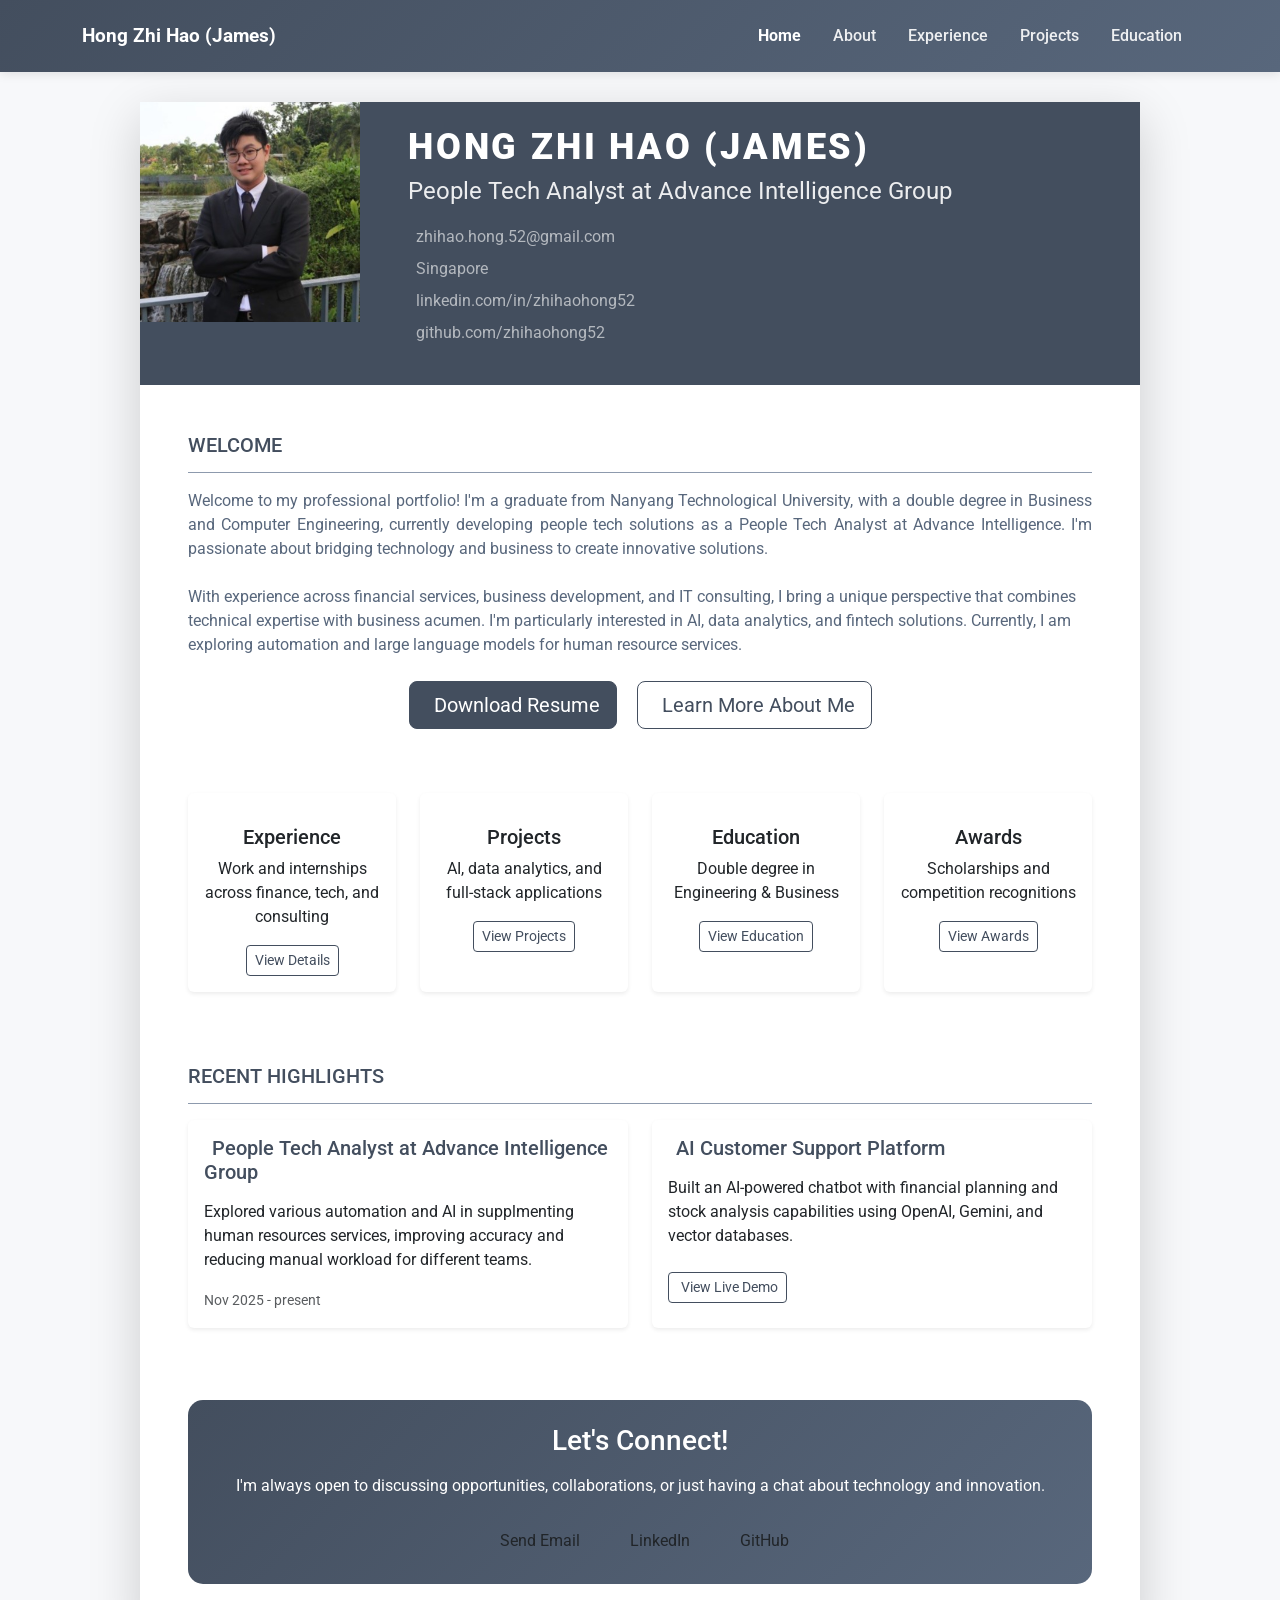
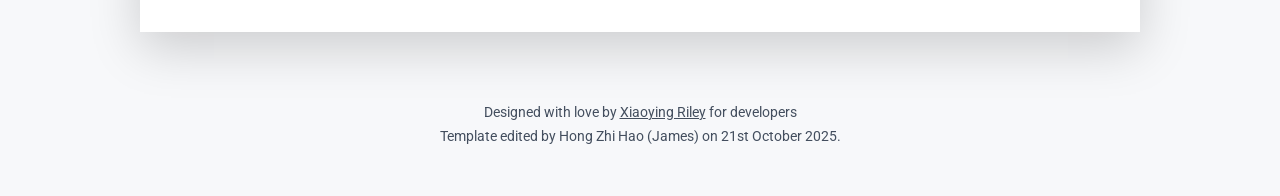
==== index.html @ f7443b6e "Fix social icons alignment: unify all 4 contact items in a single aligned list Moved LinkedIn and Gi" ====
<!DOCTYPE html>
<html lang="en">
<head>
    <title>Hong Zhi Hao (James) - Home</title>

    <!-- Meta -->
    <meta charset="utf-8">
    <meta http-equiv="X-UA-Compatible" content="IE=edge">
    <meta name="viewport" content="width=device-width, initial-scale=1.0">
    <meta name="description" content="Hong Zhi Hao (James) - Professional Portfolio">
    <meta name="author" content="Hong Zhi Hao (James)">
	<meta name="editor" content="Hong Zhi Hao (James)">
	<meta name="last-updated" content="2025-10-21">
    <link rel="shortcut icon" href="favicon.ico">

    <!-- Google Font -->
    <link href="https://fonts.googleapis.com/css?family=Roboto:300,400,500,700,900" rel="stylesheet">

    <!-- FontAwesome JS-->
	<script defer src="assets/fontawesome/js/all.min.js"></script>

    <!-- Theme CSS -->
    <link id="theme-style" rel="stylesheet" href="assets/css/pillar-1.css">

    <!-- Custom Navigation CSS -->
    <style>
        .navbar {
            background: linear-gradient(135deg, #434E5E 0%, #58677c 100%);
            padding: 1rem 0;
            box-shadow: 0 2px 10px rgba(0,0,0,0.1);
        }
        .navbar-brand {
            color: white !important;
            font-weight: 700;
            font-size: 1.2rem;
        }
        .navbar-nav .nav-link {
            color: rgba(255,255,255,0.9) !important;
            font-weight: 500;
            margin: 0 0.5rem;
            transition: all 0.3s ease;
        }
        .navbar-nav .nav-link:hover {
            color: white !important;
            transform: translateY(-1px);
        }
        .navbar-nav .nav-link.active {
            color: white !important;
            font-weight: 700;
        }
        .navbar-toggler {
            border: none;
            color: white;
        }
        .navbar-toggler:focus {
            box-shadow: none;
        }
    </style>

</head>

<body>

    <!-- Navigation -->
    <nav class="navbar navbar-expand-lg sticky-top">
        <div class="container">
            <a class="navbar-brand" href="index.html">Hong Zhi Hao (James)</a>
            <button class="navbar-toggler" type="button" data-bs-toggle="collapse" data-bs-target="#navbarNav" aria-controls="navbarNav" aria-expanded="false" aria-label="Toggle navigation">
                <i class="fas fa-bars"></i>
            </button>
            <div class="collapse navbar-collapse" id="navbarNav">
                <ul class="navbar-nav ms-auto">
                    <li class="nav-item">
                        <a class="nav-link active" href="index.html">Home</a>
                    </li>
                    <li class="nav-item">
                        <a class="nav-link" href="about.html">About</a>
                    </li>
                    <li class="nav-item">
                        <a class="nav-link" href="experience.html">Experience</a>
                    </li>
                    <li class="nav-item">
                        <a class="nav-link" href="projects.html">Projects</a>
                    </li>
                    <li class="nav-item">
                        <a class="nav-link" href="education.html">Education</a>
                    </li>
                </ul>
            </div>
        </div>
    </nav>

    <article class="resume-wrapper text-center position-relative">
	    <div class="resume-wrapper-inner mx-auto text-start bg-white shadow-lg">
		    <header class="resume-header pt-4 pt-md-0">
			    <div class="row">
				    <div class="col-block col-md-auto resume-picture-holder text-center text-md-start">
				        <img class="picture" src="assets/images/profile.jpeg" alt="">
				    </div><!--//col-->
				    <div class="col">
					    <div class="row p-4 justify-content-center justify-content-md-between">
						    <div class="primary-info col-auto">
							    <h1 class="name mt-0 mb-1 text-white text-uppercase">Hong Zhi Hao (James)</h1>
							    <div class="title mb-3">People Tech Analyst at Advance Intelligence Group</div>
							    <ul class="list-unstyled">
								    <li class="mb-2"><a class="text-link" href="mailto:zhihao.hong.52@gmail.com"><i class="far fa-envelope fa-fw me-2" data-fa-transform="grow-3"></i>zhihao.hong.52@gmail.com</a></li>
									<li class="mb-2"><a class="text-link" href="#"><i class="fas fa-map-marker-alt fa-fw me-2" data-fa-transform="grow-3"></i>Singapore</a></li>
									<li class="mb-2"><a class="text-link" href="https://www.linkedin.com/in/zhihaohong52" target="_blank"><i class="fab fa-linkedin-in fa-fw me-2" data-fa-transform="grow-3"></i>linkedin.com/in/zhihaohong52</a></li>
									<li class="mb-2"><a class="text-link" href="https://github.com/zhihaohong52" target="_blank"><i class="fab fa-github-alt fa-fw me-2" data-fa-transform="grow-3"></i>github.com/zhihaohong52</a></li>
							    </ul>
						    </div><!--//primary-info-->
					    </div><!--//row-->
				    </div><!--//col-->
			    </div><!--//row-->
		    </header>
		    <div class="resume-body p-5">
			    <section class="resume-section summary-section mb-5">
				    <h2 class="resume-section-title text-uppercase font-weight-bold pb-3 mb-3">Welcome</h2>
				    <div class="resume-section-content">
					    <p class="mb-4 justify-text">Welcome to my professional portfolio! I'm a graduate from Nanyang Technological University, with a double degree in Business and Computer Engineering, currently developing people tech solutions as a People Tech Analyst at Advance Intelligence. I'm passionate about bridging technology and business to create innovative solutions.</p>
					    <p class="mb-4">With experience across financial services, business development, and IT consulting, I bring a unique perspective that combines technical expertise with business acumen. I'm particularly interested in AI, data analytics, and fintech solutions. Currently, I am exploring automation and large language models for human resource services.</p>
					    <div class="text-center">
					        <a href="assets/files/resume.pdf" target="_blank" class="btn btn-primary btn-lg me-3 mb-3">
					            <i class="fas fa-download me-2"></i>Download Resume
					        </a>
					        <a href="about.html" class="btn btn-outline-primary btn-lg mb-3">
					            <i class="fas fa-user me-2"></i>Learn More About Me
					        </a>
					    </div>
					</div>
			    </section><!--//summary-section-->

			    <!-- Quick Overview Cards -->
			    <div class="row mb-5">
			        <div class="col-md-6 col-lg-3 mb-4">
			            <div class="card h-100 text-center border-0 shadow-sm">
			                <div class="card-body">
			                    <div class="mb-3">
			                        <i class="fas fa-briefcase fa-3x text-primary"></i>
			                    </div>
			                    <h5 class="card-title">Experience</h5>
			                    <p class="card-text">Work and internships across finance, tech, and consulting</p>
			                    <a href="experience.html" class="btn btn-outline-primary btn-sm">View Details</a>
			                </div>
			            </div>
			        </div>
			        <div class="col-md-6 col-lg-3 mb-4">
			            <div class="card h-100 text-center border-0 shadow-sm">
			                <div class="card-body">
			                    <div class="mb-3">
			                        <i class="fas fa-code fa-3x text-primary"></i>
			                    </div>
			                    <h5 class="card-title">Projects</h5>
			                    <p class="card-text">AI, data analytics, and full-stack applications</p>
			                    <a href="projects.html" class="btn btn-outline-primary btn-sm">View Projects</a>
			                </div>
			            </div>
			        </div>
			        <div class="col-md-6 col-lg-3 mb-4">
			            <div class="card h-100 text-center border-0 shadow-sm">
			                <div class="card-body">
			                    <div class="mb-3">
			                        <i class="fas fa-graduation-cap fa-3x text-primary"></i>
			                    </div>
			                    <h5 class="card-title">Education</h5>
			                    <p class="card-text">Double degree in Engineering & Business</p>
			                    <a href="education.html" class="btn btn-outline-primary btn-sm">View Education</a>
			                </div>
			            </div>
			        </div>
			        <div class="col-md-6 col-lg-3 mb-4">
			            <div class="card h-100 text-center border-0 shadow-sm">
			                <div class="card-body">
			                    <div class="mb-3">
			                        <i class="fas fa-trophy fa-3x text-primary"></i>
			                    </div>
			                    <h5 class="card-title">Awards</h5>
			                    <p class="card-text">Scholarships and competition recognitions</p>
			                    <a href="education.html#awards" class="btn btn-outline-primary btn-sm">View Awards</a>
			                </div>
			            </div>
			        </div>
			    </div>

			    <!-- Recent Highlights -->
			    <section class="resume-section mb-5">
			        <h2 class="resume-section-title text-uppercase font-weight-bold pb-3 mb-3">Recent Highlights</h2>
			        <div class="row">
			            <div class="col-lg-6 mb-4">
			                <div class="card border-0 shadow-sm h-100">
			                    <div class="card-body">
			                        <h5 class="card-title text-primary mb-3">
			                            <i class="fas fa-person me-2"></i>People Tech Analyst at Advance Intelligence Group
			                        </h5>
			                        <p class="card-text">Explored various automation and AI in supplmenting human resources services, improving accuracy and reducing manual workload for different teams.</p>
			                        <small class="text-muted">Nov 2025 - present</small>
			                    </div>
			                </div>
			            </div>
			            <div class="col-lg-6 mb-4">
			                <div class="card border-0 shadow-sm h-100">
			                    <div class="card-body">
			                        <h5 class="card-title text-primary mb-3">
			                            <i class="fas fa-robot me-2"></i>AI Customer Support Platform
			                        </h5>
			                        <p class="card-text">Built an AI-powered chatbot with financial planning and stock analysis capabilities using OpenAI, Gemini, and vector databases.</p>
			                        <a href="https://ai-customer-support-woad.vercel.app/" target="_blank" class="btn btn-sm btn-outline-primary mt-2">
			                            <i class="fas fa-external-link-alt me-1"></i>View Live Demo
			                        </a>
			                    </div>
			                </div>
			            </div>
			        </div>
			    </section>

			    <!-- Call to Action -->
			    <section class="resume-section">
			        <div class="text-center p-4" style="background: linear-gradient(135deg, #434E5E 0%, #58677c 100%); border-radius: 15px; color: white;">
			            <h3 class="mb-3">Let's Connect!</h3>
			            <p class="mb-4">I'm always open to discussing opportunities, collaborations, or just having a chat about technology and innovation.</p>
			            <div class="d-flex justify-content-center gap-3 flex-wrap">
			                <a href="mailto:zhihao.hong.52@gmail.com" class="btn btn-light">
			                    <i class="fas fa-envelope me-2"></i>Send Email
			                </a>
			                <a href="https://www.linkedin.com/in/zhihaohong52" target="_blank" class="btn btn-outline-light">
			                    <i class="fab fa-linkedin me-2"></i>LinkedIn
			                </a>
			                <a href="https://github.com/zhihaohong52" target="_blank" class="btn btn-outline-light">
			                    <i class="fab fa-github me-2"></i>GitHub
			                </a>
			            </div>
			        </div>
			    </section>
		    </div><!--//resume-body-->
	    </div>
    </article>

    <footer class="footer text-center pt-2 pb-5">
        <small class="copyright">Designed with <span class="sr-only">love</span><i class="fas fa-heart"></i> by <a href="http://themes.3rdwavemedia.com" target="_blank">Xiaoying Riley</a> for developers</small>
		<small>
			<br>Template edited by Hong Zhi Hao (James) on 21st October 2025.
		</small>
	</footer>

    <!-- Bootstrap JS -->
    <script src="https://cdn.jsdelivr.net/npm/bootstrap@5.3.0/dist/js/bootstrap.bundle.min.js"></script>

</body>
</html>
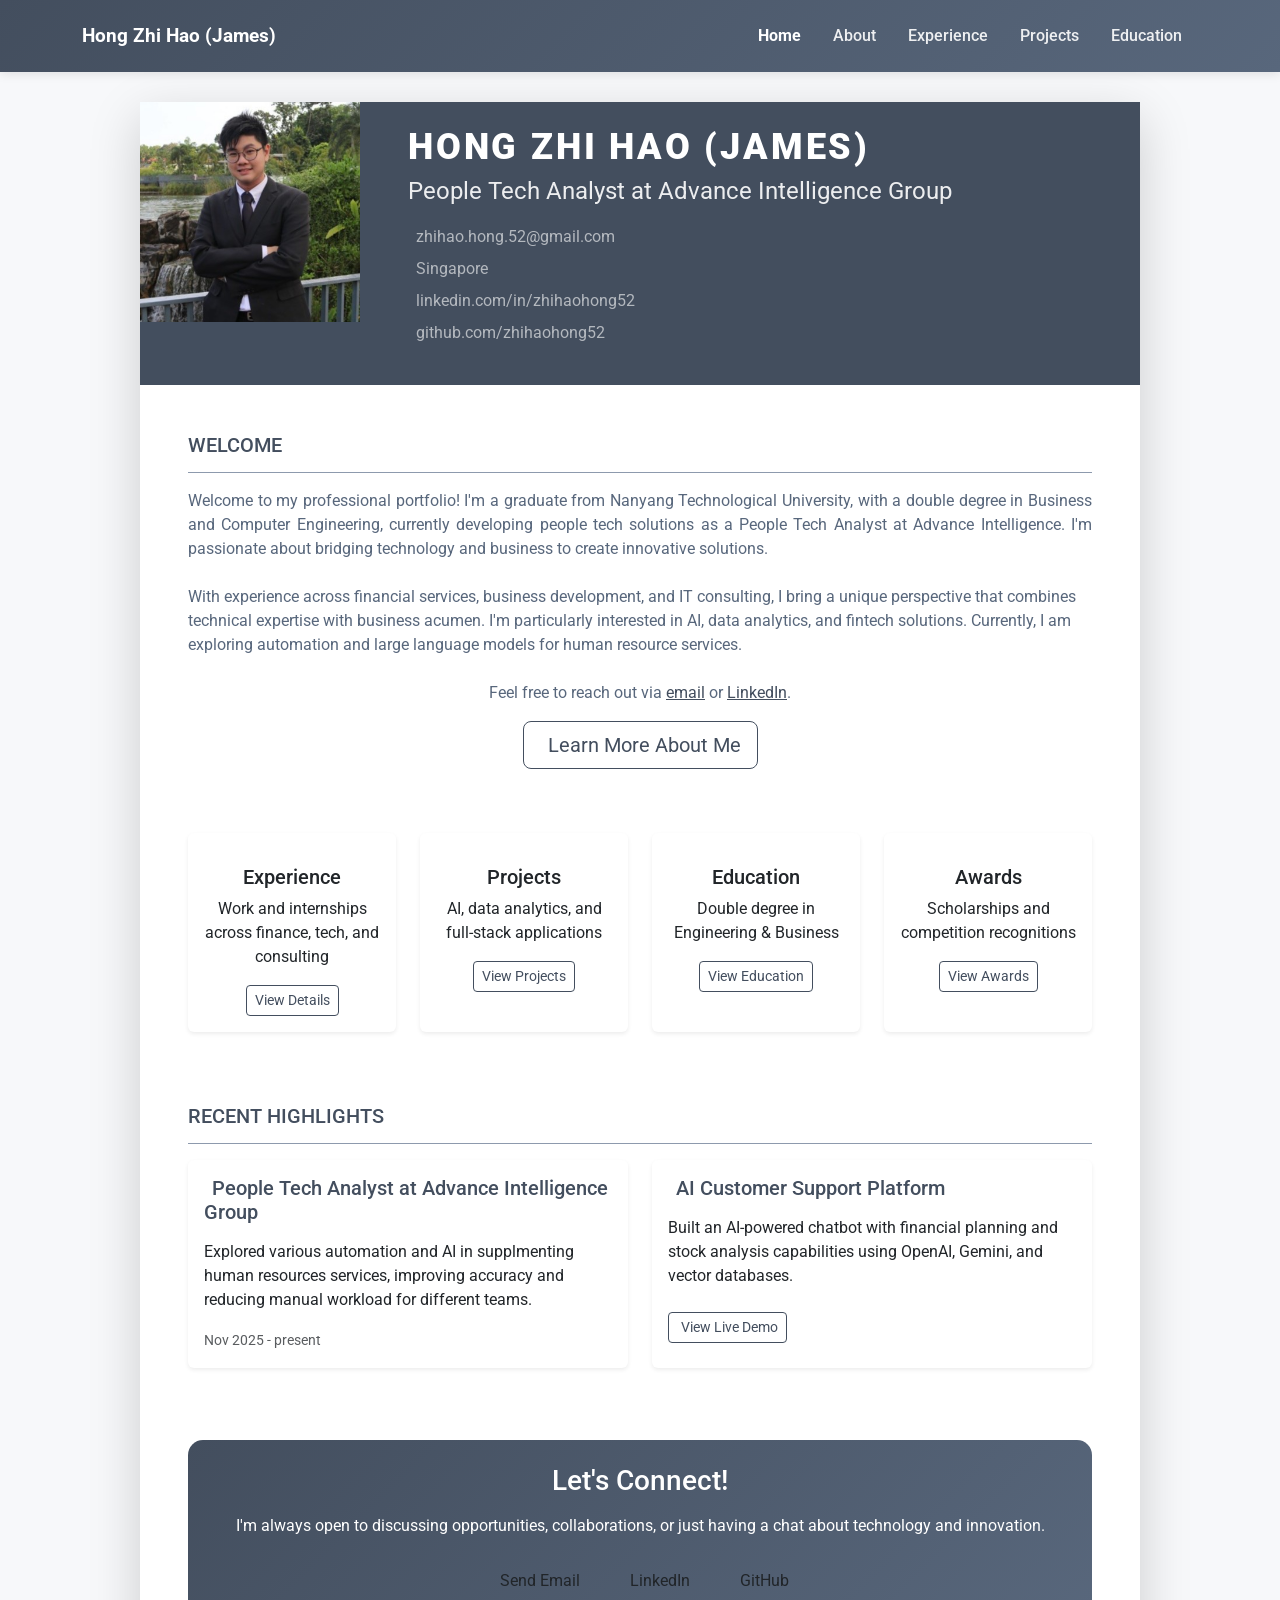
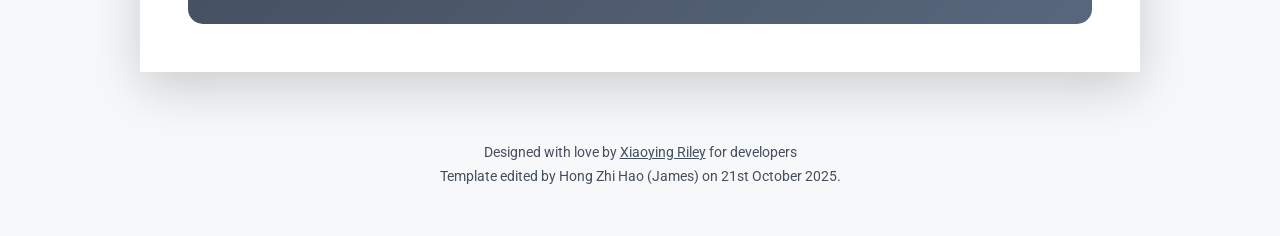
==== commit 63f50347: "Remove dynamic resume Co-Authored-By: Claude <claude@users.noreply.github.com>" ====
--- a/index.html
+++ b/index.html
@@ -120,9 +120,7 @@
 					    <p class="mb-4 justify-text">Welcome to my professional portfolio! I'm a graduate from Nanyang Technological University, with a double degree in Business and Computer Engineering, currently developing people tech solutions as a People Tech Analyst at Advance Intelligence. I'm passionate about bridging technology and business to create innovative solutions.</p>
 					    <p class="mb-4">With experience across financial services, business development, and IT consulting, I bring a unique perspective that combines technical expertise with business acumen. I'm particularly interested in AI, data analytics, and fintech solutions. Currently, I am exploring automation and large language models for human resource services.</p>
 					    <div class="text-center">
-					        <a href="assets/files/resume.pdf" target="_blank" class="btn btn-primary btn-lg me-3 mb-3">
-					            <i class="fas fa-download me-2"></i>Download Resume
-					        </a>
+					        <p class="mb-3">Feel free to reach out via <a href="mailto:zhihao.hong.52@gmail.com">email</a> or <a href="https://www.linkedin.com/in/zhihaohong52" target="_blank">LinkedIn</a>.</p>
 					        <a href="about.html" class="btn btn-outline-primary btn-lg mb-3">
 					            <i class="fas fa-user me-2"></i>Learn More About Me
 					        </a>
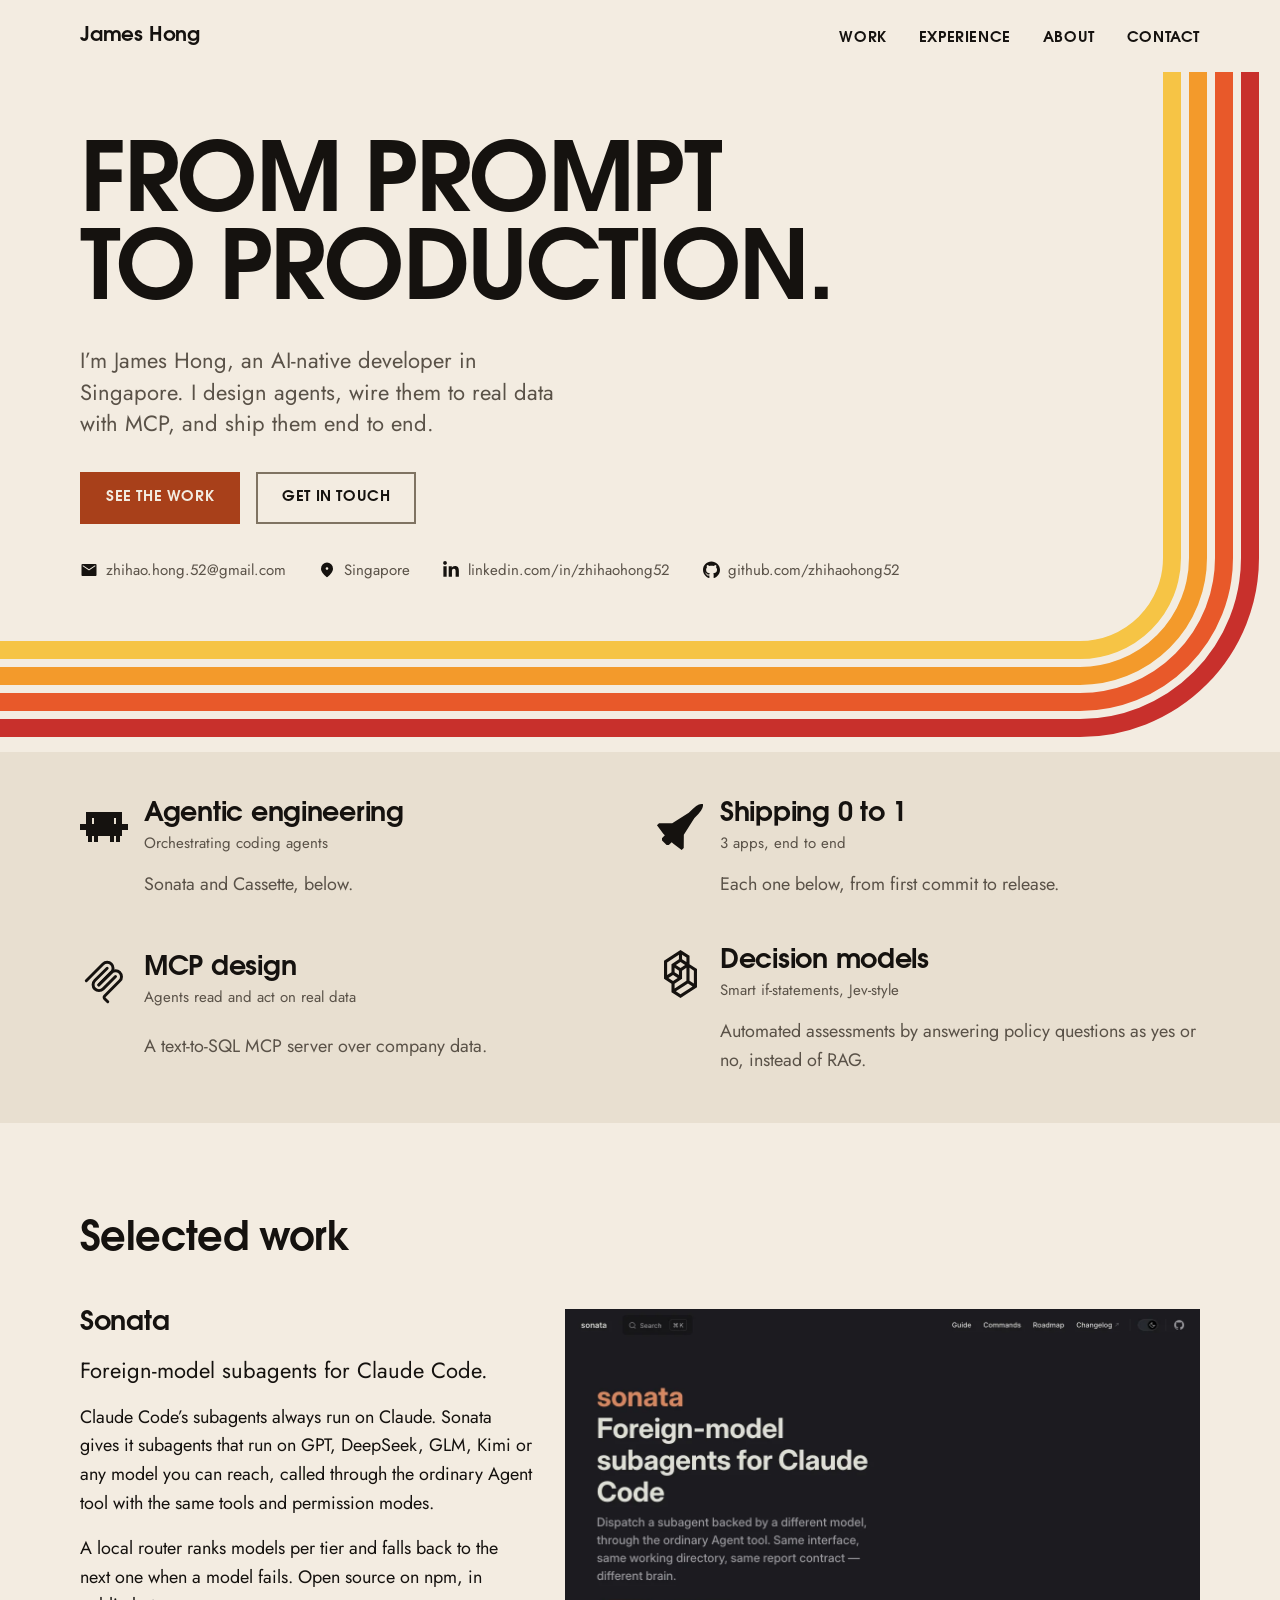
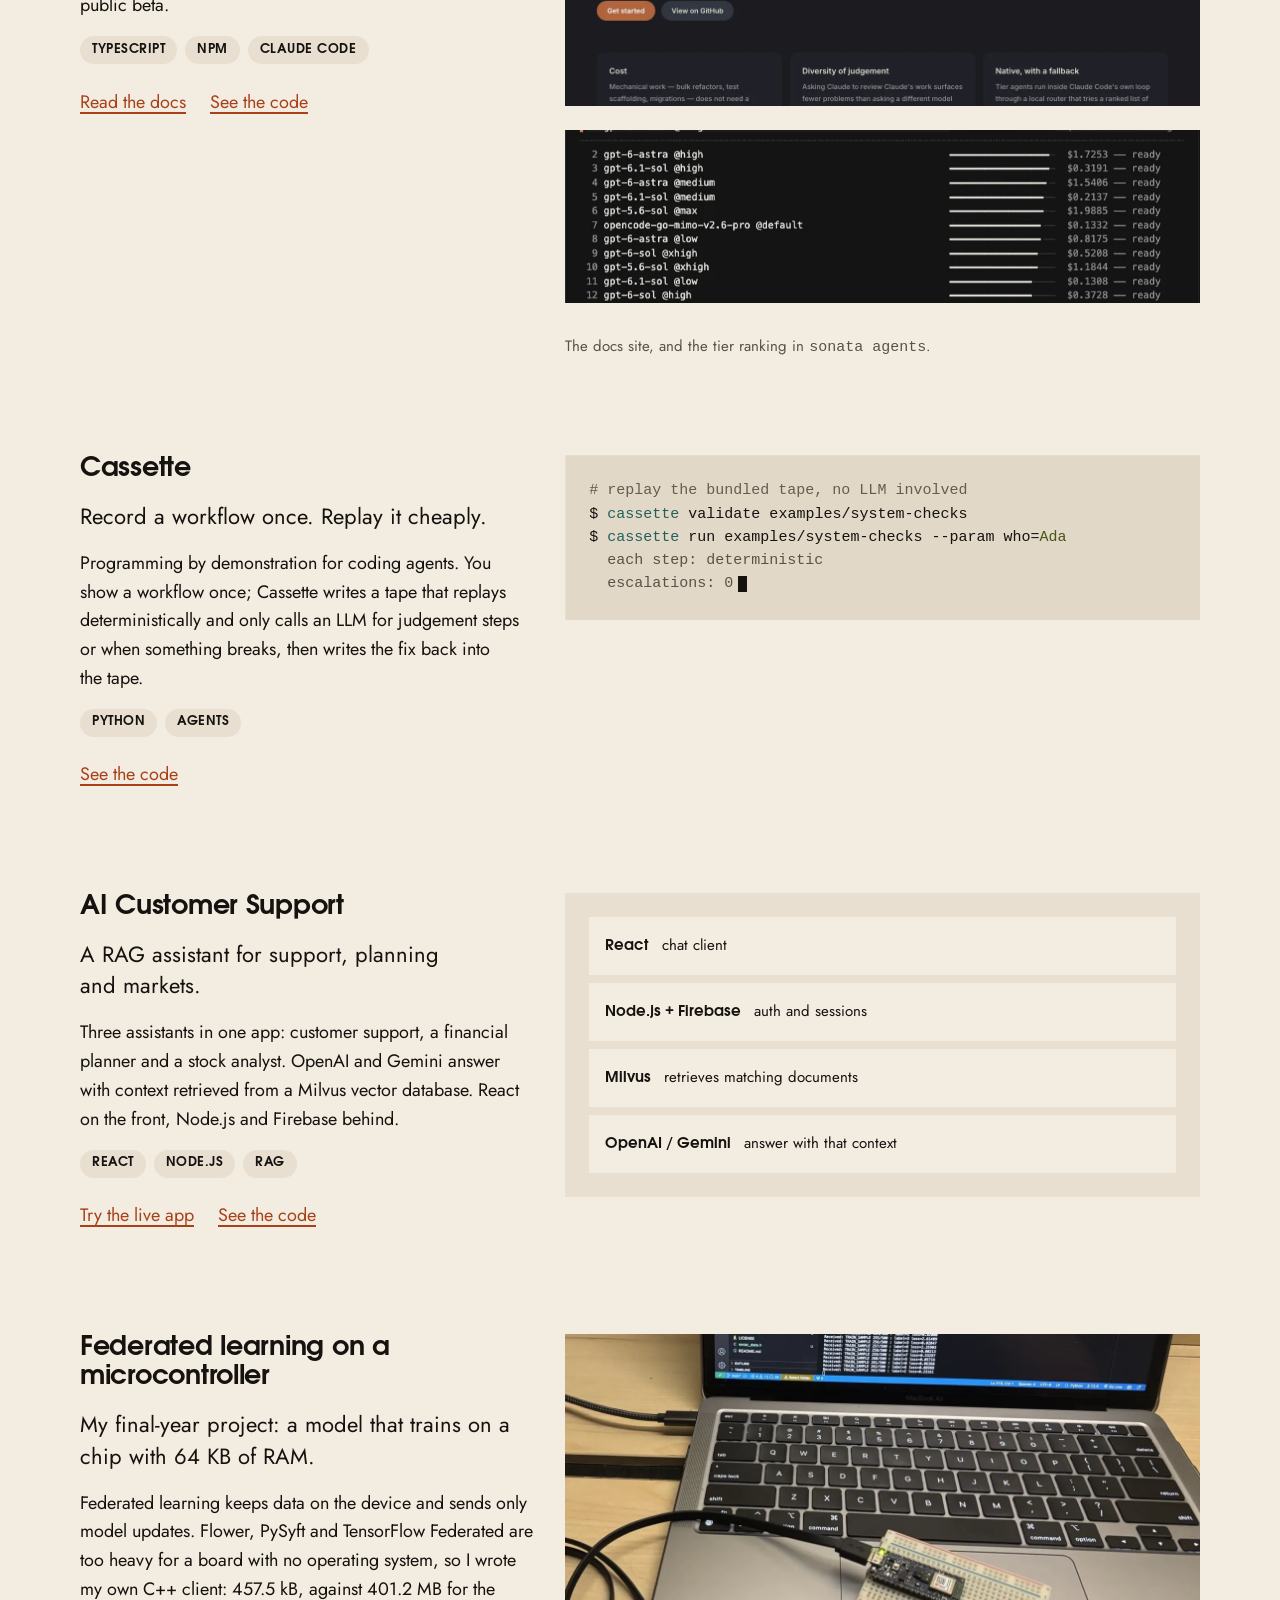
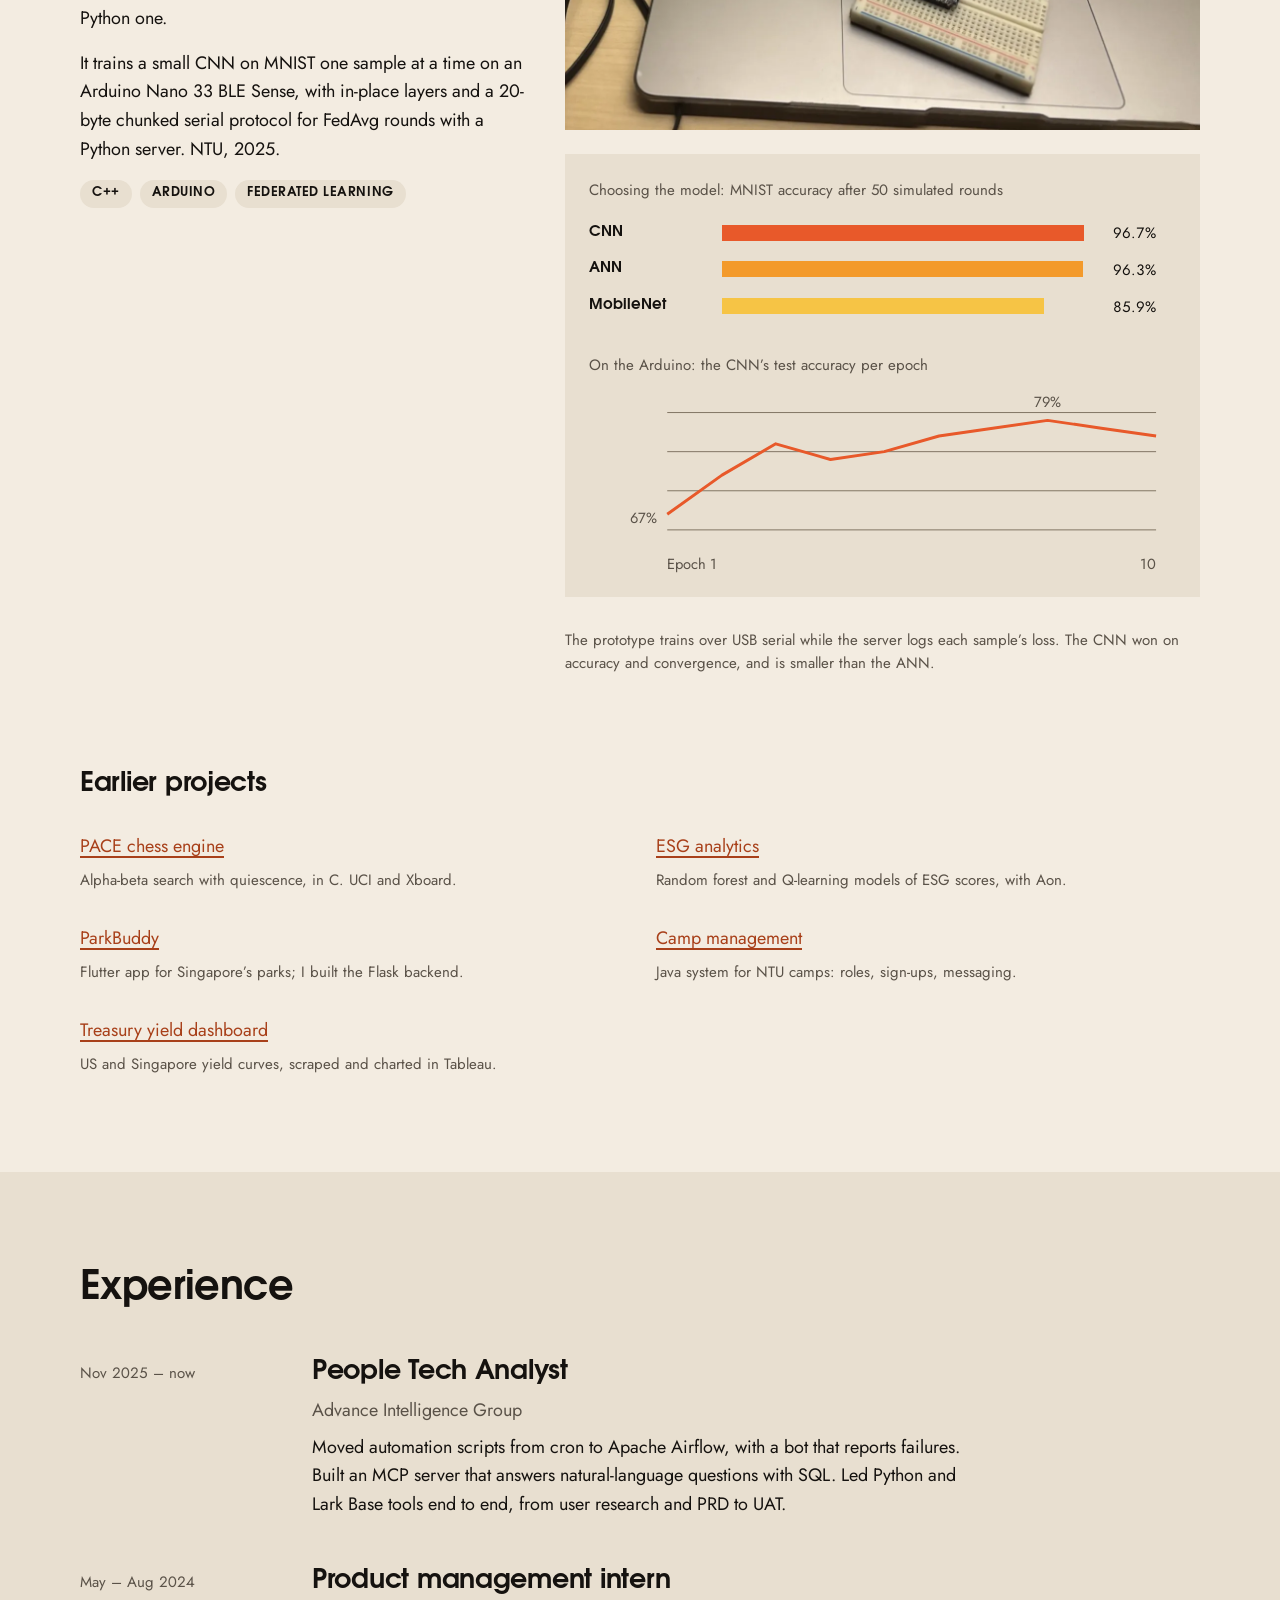
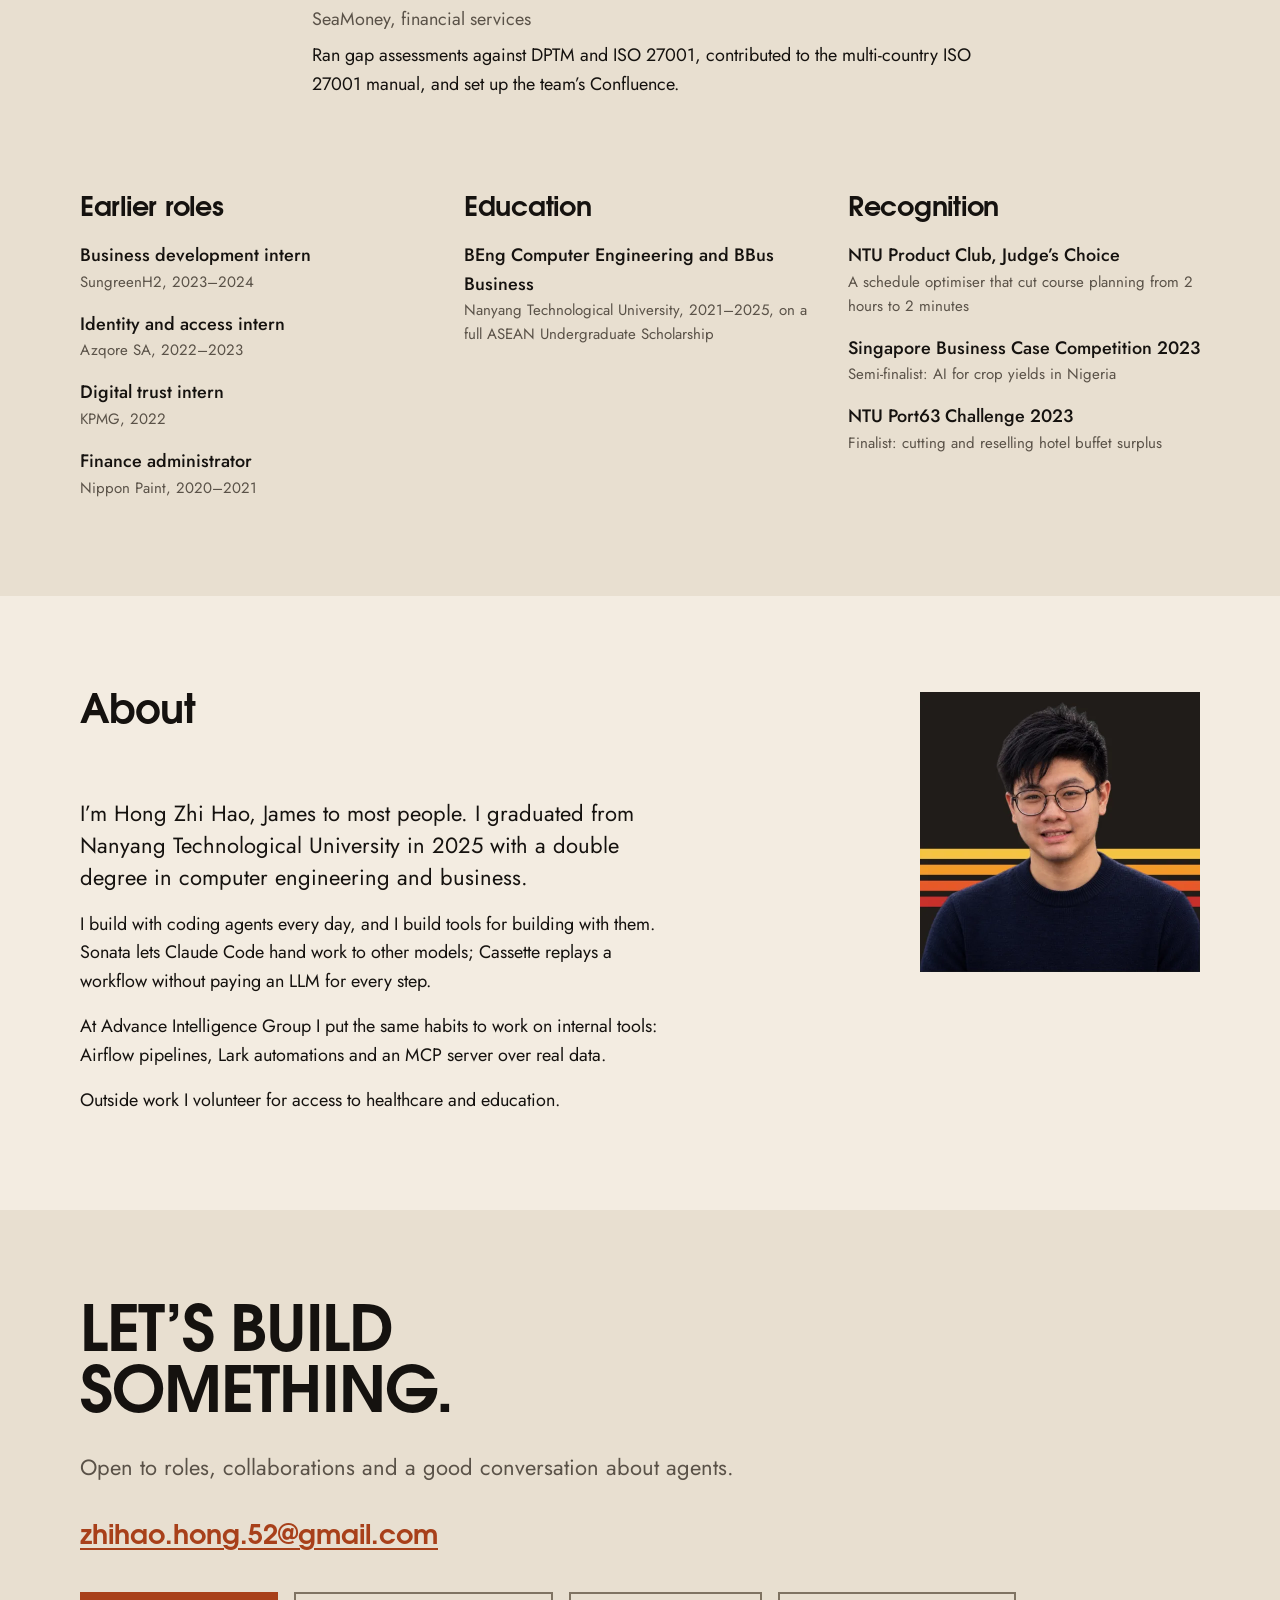
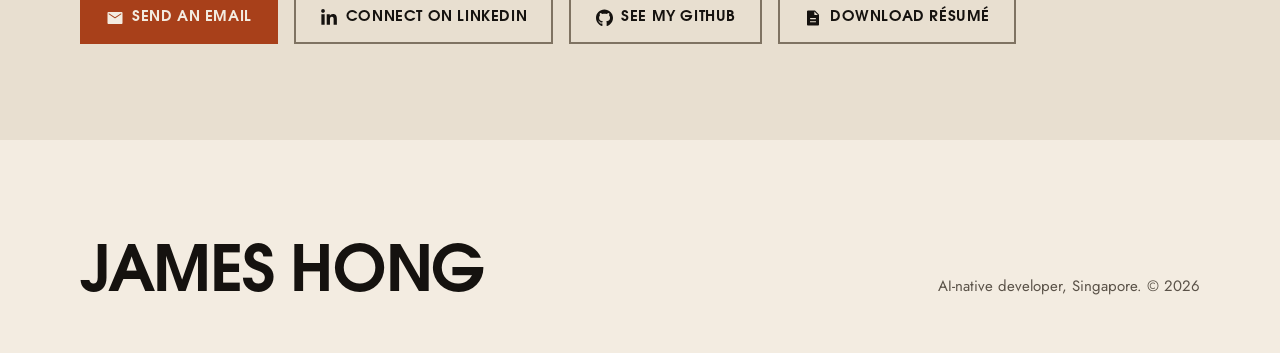
==== commit fe5091cb: "Redesign the site to the Prompt to Production design system Single-page portfolio on the design syst" ====
--- a/index.html
+++ b/index.html
@@ -1,247 +1,310 @@
 <!DOCTYPE html>
 <html lang="en">
 <head>
-    <title>Hong Zhi Hao (James) - Home</title>
-
-    <!-- Meta -->
-    <meta charset="utf-8">
-    <meta http-equiv="X-UA-Compatible" content="IE=edge">
-    <meta name="viewport" content="width=device-width, initial-scale=1.0">
-    <meta name="description" content="Hong Zhi Hao (James) - Professional Portfolio">
-    <meta name="author" content="Hong Zhi Hao (James)">
-	<meta name="editor" content="Hong Zhi Hao (James)">
-	<meta name="last-updated" content="2025-10-21">
-    <link rel="shortcut icon" href="favicon.ico">
-
-    <!-- Google Font -->
-    <link href="https://fonts.googleapis.com/css?family=Roboto:300,400,500,700,900" rel="stylesheet">
-
-    <!-- FontAwesome JS-->
-	<script defer src="assets/fontawesome/js/all.min.js"></script>
-
-    <!-- Theme CSS -->
-    <link id="theme-style" rel="stylesheet" href="assets/css/pillar-1.css">
-
-    <!-- Custom Navigation CSS -->
-    <style>
-        .navbar {
-            background: linear-gradient(135deg, #434E5E 0%, #58677c 100%);
-            padding: 1rem 0;
-            box-shadow: 0 2px 10px rgba(0,0,0,0.1);
-        }
-        .navbar-brand {
-            color: white !important;
-            font-weight: 700;
-            font-size: 1.2rem;
-        }
-        .navbar-nav .nav-link {
-            color: rgba(255,255,255,0.9) !important;
-            font-weight: 500;
-            margin: 0 0.5rem;
-            transition: all 0.3s ease;
-        }
-        .navbar-nav .nav-link:hover {
-            color: white !important;
-            transform: translateY(-1px);
-        }
-        .navbar-nav .nav-link.active {
-            color: white !important;
-            font-weight: 700;
-        }
-        .navbar-toggler {
-            border: none;
-            color: white;
-        }
-        .navbar-toggler:focus {
-            box-shadow: none;
-        }
-    </style>
-
+  <meta charset="utf-8">
+  <meta name="viewport" content="width=device-width, initial-scale=1">
+  <title>James Hong — AI-native developer, Singapore</title>
+  <meta name="description" content="Hong Zhi Hao (James), AI-native developer in Singapore. I design agents, wire them to real data with MCP, and ship them end to end.">
+  <meta name="author" content="Hong Zhi Hao (James)">
+  <link rel="canonical" href="https://zhihaohong52.github.io/">
+  <link rel="icon" href="favicon.svg" type="image/svg+xml">
+  <meta property="og:type" content="website">
+  <meta property="og:url" content="https://zhihaohong52.github.io/">
+  <meta property="og:title" content="James Hong — AI-native developer, Singapore">
+  <meta property="og:description" content="I design agents, wire them to real data with MCP, and ship them end to end.">
+  <meta property="og:image" content="https://zhihaohong52.github.io/assets/images/og.png">
+  <meta property="og:image:width" content="1200">
+  <meta property="og:image:height" content="630">
+  <meta name="twitter:card" content="summary_large_image">
+  <script>document.documentElement.classList.add('js')</script>
+  <link rel="preload" href="src/design/fonts/URWGothic-Demi.woff2" as="font" type="font/woff2" crossorigin>
+  <link rel="preload" href="src/design/fonts/Jost-Regular.woff2" as="font" type="font/woff2" crossorigin>
+  <link rel="stylesheet" href="src/design/tokens.css?v=11">
+  <link rel="stylesheet" href="src/design/bundle.css?v=11">
+  <link rel="stylesheet" href="styles.css?v=11">
+  <script src="script.js?v=11" defer></script>
 </head>
-
-<body>
-
-    <!-- Navigation -->
-    <nav class="navbar navbar-expand-lg sticky-top">
-        <div class="container">
-            <a class="navbar-brand" href="index.html">Hong Zhi Hao (James)</a>
-            <button class="navbar-toggler" type="button" data-bs-toggle="collapse" data-bs-target="#navbarNav" aria-controls="navbarNav" aria-expanded="false" aria-label="Toggle navigation">
-                <i class="fas fa-bars"></i>
-            </button>
-            <div class="collapse navbar-collapse" id="navbarNav">
-                <ul class="navbar-nav ms-auto">
-                    <li class="nav-item">
-                        <a class="nav-link active" href="index.html">Home</a>
-                    </li>
-                    <li class="nav-item">
-                        <a class="nav-link" href="about.html">About</a>
-                    </li>
-                    <li class="nav-item">
-                        <a class="nav-link" href="experience.html">Experience</a>
-                    </li>
-                    <li class="nav-item">
-                        <a class="nav-link" href="projects.html">Projects</a>
-                    </li>
-                    <li class="nav-item">
-                        <a class="nav-link" href="education.html">Education</a>
-                    </li>
-                </ul>
-            </div>
-        </div>
+<body class="ptp-page">
+<a class="skip" href="#top">Skip to content</a>
+
+<div class="rail" aria-hidden="true"><i></i><i></i><i></i><i></i></div>
+<header class="site-header">
+  <div class="ptp-container site-header__bar">
+    <nav class="ptp-nav" aria-label="Main">
+      <a class="ptp-nav__name" href="#top">James Hong</a>
+      <ul class="ptp-nav__links">
+        <li><a href="#work">Work</a></li>
+        <li><a href="#experience">Experience</a></li>
+        <li><a href="#about">About</a></li>
+        <li><a href="#contact">Contact</a></li>
+      </ul>
+      <button class="menu-btn" type="button" aria-expanded="false" aria-controls="menu">
+        <span class="menu-btn__label">Menu</span>
+        <span class="lanes-icon" aria-hidden="true"><i></i><i></i><i></i><i></i></span>
+      </button>
     </nav>
-
-    <article class="resume-wrapper text-center position-relative">
-	    <div class="resume-wrapper-inner mx-auto text-start bg-white shadow-lg">
-		    <header class="resume-header pt-4 pt-md-0">
-			    <div class="row">
-				    <div class="col-block col-md-auto resume-picture-holder text-center text-md-start">
-				        <img class="picture" src="assets/images/profile.jpeg" alt="">
-				    </div><!--//col-->
-				    <div class="col">
-					    <div class="row p-4 justify-content-center justify-content-md-between">
-						    <div class="primary-info col-auto">
-							    <h1 class="name mt-0 mb-1 text-white text-uppercase">Hong Zhi Hao (James)</h1>
-							    <div class="title mb-3">People Tech Analyst at Advance Intelligence Group</div>
-							    <ul class="list-unstyled">
-								    <li class="mb-2"><a class="text-link" href="mailto:zhihao.hong.52@gmail.com"><i class="far fa-envelope fa-fw me-2" data-fa-transform="grow-3"></i>zhihao.hong.52@gmail.com</a></li>
-									<li class="mb-2"><a class="text-link" href="#"><i class="fas fa-map-marker-alt fa-fw me-2" data-fa-transform="grow-3"></i>Singapore</a></li>
-									<li class="mb-2"><a class="text-link" href="https://www.linkedin.com/in/zhihaohong52" target="_blank"><i class="fab fa-linkedin-in fa-fw me-2" data-fa-transform="grow-3"></i>linkedin.com/in/zhihaohong52</a></li>
-									<li class="mb-2"><a class="text-link" href="https://github.com/zhihaohong52" target="_blank"><i class="fab fa-github-alt fa-fw me-2" data-fa-transform="grow-3"></i>github.com/zhihaohong52</a></li>
-							    </ul>
-						    </div><!--//primary-info-->
-					    </div><!--//row-->
-				    </div><!--//col-->
-			    </div><!--//row-->
-		    </header>
-		    <div class="resume-body p-5">
-			    <section class="resume-section summary-section mb-5">
-				    <h2 class="resume-section-title text-uppercase font-weight-bold pb-3 mb-3">Welcome</h2>
-				    <div class="resume-section-content">
-					    <p class="mb-4 justify-text">Welcome to my professional portfolio! I'm a graduate from Nanyang Technological University, with a double degree in Business and Computer Engineering, currently developing people tech solutions as a People Tech Analyst at Advance Intelligence. I'm passionate about bridging technology and business to create innovative solutions.</p>
-					    <p class="mb-4">With experience across financial services, business development, and IT consulting, I bring a unique perspective that combines technical expertise with business acumen. I'm particularly interested in AI, data analytics, and fintech solutions. Currently, I am exploring automation and large language models for human resource services.</p>
-					    <div class="text-center">
-					        <p class="mb-3">Feel free to reach out via <a href="mailto:zhihao.hong.52@gmail.com">email</a> or <a href="https://www.linkedin.com/in/zhihaohong52" target="_blank">LinkedIn</a>.</p>
-					        <a href="about.html" class="btn btn-outline-primary btn-lg mb-3">
-					            <i class="fas fa-user me-2"></i>Learn More About Me
-					        </a>
-					    </div>
-					</div>
-			    </section><!--//summary-section-->
-
-			    <!-- Quick Overview Cards -->
-			    <div class="row mb-5">
-			        <div class="col-md-6 col-lg-3 mb-4">
-			            <div class="card h-100 text-center border-0 shadow-sm">
-			                <div class="card-body">
-			                    <div class="mb-3">
-			                        <i class="fas fa-briefcase fa-3x text-primary"></i>
-			                    </div>
-			                    <h5 class="card-title">Experience</h5>
-			                    <p class="card-text">Work and internships across finance, tech, and consulting</p>
-			                    <a href="experience.html" class="btn btn-outline-primary btn-sm">View Details</a>
-			                </div>
-			            </div>
-			        </div>
-			        <div class="col-md-6 col-lg-3 mb-4">
-			            <div class="card h-100 text-center border-0 shadow-sm">
-			                <div class="card-body">
-			                    <div class="mb-3">
-			                        <i class="fas fa-code fa-3x text-primary"></i>
-			                    </div>
-			                    <h5 class="card-title">Projects</h5>
-			                    <p class="card-text">AI, data analytics, and full-stack applications</p>
-			                    <a href="projects.html" class="btn btn-outline-primary btn-sm">View Projects</a>
-			                </div>
-			            </div>
-			        </div>
-			        <div class="col-md-6 col-lg-3 mb-4">
-			            <div class="card h-100 text-center border-0 shadow-sm">
-			                <div class="card-body">
-			                    <div class="mb-3">
-			                        <i class="fas fa-graduation-cap fa-3x text-primary"></i>
-			                    </div>
-			                    <h5 class="card-title">Education</h5>
-			                    <p class="card-text">Double degree in Engineering & Business</p>
-			                    <a href="education.html" class="btn btn-outline-primary btn-sm">View Education</a>
-			                </div>
-			            </div>
-			        </div>
-			        <div class="col-md-6 col-lg-3 mb-4">
-			            <div class="card h-100 text-center border-0 shadow-sm">
-			                <div class="card-body">
-			                    <div class="mb-3">
-			                        <i class="fas fa-trophy fa-3x text-primary"></i>
-			                    </div>
-			                    <h5 class="card-title">Awards</h5>
-			                    <p class="card-text">Scholarships and competition recognitions</p>
-			                    <a href="education.html#awards" class="btn btn-outline-primary btn-sm">View Awards</a>
-			                </div>
-			            </div>
-			        </div>
-			    </div>
-
-			    <!-- Recent Highlights -->
-			    <section class="resume-section mb-5">
-			        <h2 class="resume-section-title text-uppercase font-weight-bold pb-3 mb-3">Recent Highlights</h2>
-			        <div class="row">
-			            <div class="col-lg-6 mb-4">
-			                <div class="card border-0 shadow-sm h-100">
-			                    <div class="card-body">
-			                        <h5 class="card-title text-primary mb-3">
-			                            <i class="fas fa-person me-2"></i>People Tech Analyst at Advance Intelligence Group
-			                        </h5>
-			                        <p class="card-text">Explored various automation and AI in supplmenting human resources services, improving accuracy and reducing manual workload for different teams.</p>
-			                        <small class="text-muted">Nov 2025 - present</small>
-			                    </div>
-			                </div>
-			            </div>
-			            <div class="col-lg-6 mb-4">
-			                <div class="card border-0 shadow-sm h-100">
-			                    <div class="card-body">
-			                        <h5 class="card-title text-primary mb-3">
-			                            <i class="fas fa-robot me-2"></i>AI Customer Support Platform
-			                        </h5>
-			                        <p class="card-text">Built an AI-powered chatbot with financial planning and stock analysis capabilities using OpenAI, Gemini, and vector databases.</p>
-			                        <a href="https://ai-customer-support-woad.vercel.app/" target="_blank" class="btn btn-sm btn-outline-primary mt-2">
-			                            <i class="fas fa-external-link-alt me-1"></i>View Live Demo
-			                        </a>
-			                    </div>
-			                </div>
-			            </div>
-			        </div>
-			    </section>
-
-			    <!-- Call to Action -->
-			    <section class="resume-section">
-			        <div class="text-center p-4" style="background: linear-gradient(135deg, #434E5E 0%, #58677c 100%); border-radius: 15px; color: white;">
-			            <h3 class="mb-3">Let's Connect!</h3>
-			            <p class="mb-4">I'm always open to discussing opportunities, collaborations, or just having a chat about technology and innovation.</p>
-			            <div class="d-flex justify-content-center gap-3 flex-wrap">
-			                <a href="mailto:zhihao.hong.52@gmail.com" class="btn btn-light">
-			                    <i class="fas fa-envelope me-2"></i>Send Email
-			                </a>
-			                <a href="https://www.linkedin.com/in/zhihaohong52" target="_blank" class="btn btn-outline-light">
-			                    <i class="fab fa-linkedin me-2"></i>LinkedIn
-			                </a>
-			                <a href="https://github.com/zhihaohong52" target="_blank" class="btn btn-outline-light">
-			                    <i class="fab fa-github me-2"></i>GitHub
-			                </a>
-			            </div>
-			        </div>
-			    </section>
-		    </div><!--//resume-body-->
-	    </div>
-    </article>
-
-    <footer class="footer text-center pt-2 pb-5">
-        <small class="copyright">Designed with <span class="sr-only">love</span><i class="fas fa-heart"></i> by <a href="http://themes.3rdwavemedia.com" target="_blank">Xiaoying Riley</a> for developers</small>
-		<small>
-			<br>Template edited by Hong Zhi Hao (James) on 21st October 2025.
-		</small>
-	</footer>
-
-    <!-- Bootstrap JS -->
-    <script src="https://cdn.jsdelivr.net/npm/bootstrap@5.3.0/dist/js/bootstrap.bundle.min.js"></script>
+  </div>
+  <div id="menu" class="menu" inert>
+    <div class="menu__lanes" aria-hidden="true"><i></i><i></i><i></i><i></i></div>
+    <div class="ptp-container menu__body">
+      <nav aria-label="Menu">
+        <ul class="menu__links">
+          <li><a href="#work">Work</a></li>
+          <li><a href="#experience">Experience</a></li>
+          <li><a href="#about">About</a></li>
+          <li><a href="#contact">Contact</a></li>
+        </ul>
+      </nav>
+      <ul class="menu__contact">
+        <li><span class="ptp-mark icon-sm mark--mail" aria-hidden="true"></span><a href="mailto:zhihao.hong.52@gmail.com">zhihao.hong.52@gmail.com</a></li>
+        <li><span class="ptp-mark icon-sm mark--linkedin" aria-hidden="true"></span><a href="https://www.linkedin.com/in/zhihaohong52">LinkedIn</a></li>
+        <li><span class="ptp-mark icon-sm mark--github" aria-hidden="true"></span><a href="https://github.com/zhihaohong52">GitHub</a></li>
+      </ul>
+    </div>
+  </div>
+</header>
+
+<main id="top">
+
+  <section class="hero" aria-labelledby="hero-title">
+    <svg class="hero__bend" viewBox="0 0 2400 520" preserveAspectRatio="xMaxYMax slice" fill="none" stroke-width="18" aria-hidden="true">
+      <path class="ptp-lane-1" pathLength="1" d="M0 418 H2200 A92 92 0 0 0 2292 326 V-400"/>
+      <path class="ptp-lane-2" pathLength="1" d="M0 444 H2200 A118 118 0 0 0 2318 326 V-400"/>
+      <path class="ptp-lane-3" pathLength="1" d="M0 470 H2200 A144 144 0 0 0 2344 326 V-400"/>
+      <path class="ptp-lane-4" pathLength="1" d="M0 496 H2200 A170 170 0 0 0 2370 326 V-400"/>
+    </svg>
+    <div class="ptp-container hero__text">
+      <h1 id="hero-title" class="ptp-display hero__title"><span class="line"><span>From prompt</span></span><br><span class="line"><span>to production.</span></span></h1>
+      <p class="ptp-lead hero__lead">I’m James Hong, an AI-native developer in Singapore. I design agents, wire them to real data with MCP, and ship them end to end.</p>
+      <div class="hero__actions">
+        <a class="ptp-button ptp-button--primary" href="#work">See the work</a>
+        <a class="ptp-button ptp-button--secondary" href="#contact">Get in touch</a>
+      </div>
+      <ul class="hero__contact">
+        <li><span class="ptp-mark icon-sm mark--mail" aria-hidden="true"></span><a href="mailto:zhihao.hong.52@gmail.com">zhihao.hong.52@gmail.com</a></li>
+        <li><span class="ptp-mark icon-sm mark--location" aria-hidden="true"></span>Singapore</li>
+        <li><span class="ptp-mark icon-sm mark--linkedin" aria-hidden="true"></span><a href="https://www.linkedin.com/in/zhihaohong52">linkedin.com/in/zhihaohong52</a></li>
+        <li><span class="ptp-mark icon-sm mark--github" aria-hidden="true"></span><a href="https://github.com/zhihaohong52">github.com/zhihaohong52</a></li>
+      </ul>
+    </div>
+    <div class="ptp-stripes hero__flat" role="presentation"><span></span><span></span><span></span><span></span></div>
+  </section>
+
+  <section class="section section--raised skills-band" aria-label="What I do">
+    <div class="ptp-container">
+        <ul class="skills">
+          <li>
+            <div class="ptp-skill"><div class="ptp-mark mark--clawd"></div><div><span class="ptp-skill__name">Agentic engineering</span><span class="ptp-skill__line">Orchestrating coding agents</span></div></div>
+            <p>Sonata and Cassette, below.</p>
+          </li>
+          <li>
+            <div class="ptp-skill"><div class="ptp-mark mark--space-shuttle"></div><div><span class="ptp-skill__name">Shipping 0 to 1</span><span class="ptp-skill__line">3 apps, end to end</span></div></div>
+            <p>Each one below, from first commit to release.</p>
+          </li>
+          <li>
+            <div class="ptp-skill"><div class="ptp-mark mark--mcp"></div><div><span class="ptp-skill__name">MCP design</span><span class="ptp-skill__line">Agents read and act on real data</span></div></div>
+            <p>A text-to-SQL MCP server over company data.</p>
+          </li>
+          <li>
+            <div class="ptp-skill"><div class="ptp-mark mark--typesafe"></div><div><span class="ptp-skill__name">Decision models</span><span class="ptp-skill__line">Smart if-statements, Jev-style</span></div></div>
+            <p>Automated assessments by answering policy questions as yes or no, instead of RAG.</p>
+          </li>
+        </ul>
+    </div>
+  </section>
+
+  <section id="work" class="section" aria-labelledby="work-title">
+    <div class="ptp-container">
+      <h2 id="work-title" class="ptp-h1 section__title">Selected work</h2>
+
+      <article class="project project--lead">
+        <div class="project__text">
+          <h3 class="ptp-h2">Sonata</h3>
+          <p class="project__line">Foreign-model subagents for Claude Code.</p>
+          <p>Claude Code’s subagents always run on Claude. Sonata gives it subagents that run on GPT, DeepSeek, GLM, Kimi or any model you can reach, called through the ordinary Agent tool with the same tools and permission modes.</p>
+          <p>A local router ranks models per tier and falls back to the next one when a model fails. Open source on npm, in public beta.</p>
+          <div class="ptp-card__meta"><span class="ptp-tag">TypeScript</span><span class="ptp-tag">npm</span><span class="ptp-tag">Claude Code</span></div>
+          <p class="project__links">
+            <a class="ptp-link" href="https://zhihaohong52.github.io/sonata/">Read the docs</a>
+            <a class="ptp-link" href="https://github.com/zhihaohong52/sonata">See the code</a>
+          </p>
+        </div>
+        <figure class="project__media project__media--stack">
+          <img src="assets/images/work/sonata-site.webp" width="1280" height="800" loading="lazy" alt="The Sonata documentation site: “Foreign-model subagents for Claude Code” with Get started and View on GitHub buttons.">
+          <img src="assets/images/work/sonata-tiers.webp" width="880" height="240" alt="Sonata’s terminal view ranking 66 models for the code-complex tier, top six shown with intelligence and cost per task." loading="lazy">
+          <figcaption class="ptp-small">The docs site, and the tier ranking in <code>sonata agents</code>.</figcaption>
+        </figure>
+      </article>
+
+      <article class="project">
+        <div class="project__text">
+          <h3 class="ptp-h2">Cassette</h3>
+          <p class="project__line">Record a workflow once. Replay it cheaply.</p>
+          <p>Programming by demonstration for coding agents. You show a workflow once; Cassette writes a tape that replays deterministically and only calls an LLM for judgement steps or when something breaks, then writes the fix back into the tape.</p>
+          <div class="ptp-card__meta"><span class="ptp-tag">Python</span><span class="ptp-tag">Agents</span></div>
+          <p class="project__links"><a class="ptp-link" href="https://github.com/zhihaohong52/cassette">See the code</a></p>
+        </div>
+        <div class="project__media">
+<pre class="fragment term ptp-code" data-ui aria-label="Cassette quickstart commands"><code><span class="term__line cm"># replay the bundled tape, no LLM involved</span>
+<span class="term__line">$ <span class="kw">cassette</span> validate examples/system-checks</span>
+<span class="term__line">$ <span class="kw">cassette</span> run examples/system-checks --param who=<span class="str">Ada</span></span>
+<span class="term__line fragment__dim">  each step: deterministic</span>
+<span class="term__line fragment__dim">  escalations: 0<span class="term__cursor" aria-hidden="true"></span></span></code></pre>
+        </div>
+      </article>
+
+      <article class="project">
+        <div class="project__text">
+          <h3 class="ptp-h2">AI Customer Support</h3>
+          <p class="project__line">A RAG assistant for support, planning and markets.</p>
+          <p>Three assistants in one app: customer support, a financial planner and a stock analyst. OpenAI and Gemini answer with context retrieved from a Milvus vector database. React on the front, Node.js and Firebase behind.</p>
+          <div class="ptp-card__meta"><span class="ptp-tag">React</span><span class="ptp-tag">Node.js</span><span class="ptp-tag">RAG</span></div>
+          <p class="project__links">
+            <a class="ptp-link" href="https://ai-customer-support-woad.vercel.app">Try the live app</a>
+            <a class="ptp-link" href="https://github.com/zhihaohong52/ai-customer-support">See the code</a>
+          </p>
+        </div>
+        <div class="project__media">
+          <ol class="fragment fragment--flow" data-ui aria-label="How a question flows through the app">
+            <li><strong>React</strong> chat client</li>
+            <li><strong>Node.js + Firebase</strong> auth and sessions</li>
+            <li><strong>Milvus</strong> retrieves matching documents</li>
+            <li><strong>OpenAI / Gemini</strong> answer with that context</li>
+          </ol>
+        </div>
+      </article>
+
+      <article class="project">
+        <div class="project__text">
+          <h3 class="ptp-h2">Federated learning on a microcontroller</h3>
+          <p class="project__line">My final-year project: a model that trains on a chip with 64 KB of RAM.</p>
+          <p>Federated learning keeps data on the device and sends only model updates. Flower, PySyft and TensorFlow Federated are too heavy for a board with no operating system, so I wrote my own C++ client: 457.5 kB, against 401.2 MB for the Python one.</p>
+          <p>It trains a small CNN on MNIST one sample at a time on an Arduino Nano 33 BLE Sense, with in-place layers and a 20-byte chunked serial protocol for FedAvg rounds with a Python server. NTU, 2025.</p>
+          <div class="ptp-card__meta"><span class="ptp-tag">C++</span><span class="ptp-tag">Arduino</span><span class="ptp-tag">Federated learning</span></div>
+        </div>
+        <figure class="project__media project__media--stack">
+          <img src="assets/images/work/fyp-arduino.webp" width="1280" height="800" loading="lazy" alt="An Arduino Nano on a breadboard, plugged into a laptop whose terminal logs each training sample and its loss.">
+          <div class="fragment results" data-ui>
+            <p class="results__title">Choosing the model: MNIST accuracy after 50 simulated rounds</p>
+            <dl class="bars">
+              <div><dt>CNN</dt><dd><span style="--v:96.65%"></span>96.7%</dd></div>
+              <div><dt>ANN</dt><dd><span style="--v:96.27%"></span>96.3%</dd></div>
+              <div><dt>MobileNet</dt><dd><span style="--v:85.88%"></span>85.9%</dd></div>
+            </dl>
+            <p class="results__title">On the Arduino: the CNN’s test accuracy per epoch</p>
+            <svg class="results__line" viewBox="0 0 600 185" role="img" aria-label="Test accuracy on the Arduino rises from 67% at epoch 1 to a peak of 79% at epoch 8, ending at 77% after 10 epochs.">
+              <path class="results__grid" d="M80 140H580M80 100H580M80 60H580M80 20H580"/>
+              <polyline points="80,124 136,84 191,52 247,68 302,60 358,44 413,36 469,28 524,36 580,44"/>
+              <text x="70" y="133" text-anchor="end">67%</text>
+              <text x="469" y="14" text-anchor="middle">79%</text>
+              <text x="80" y="180" text-anchor="start">Epoch 1</text>
+              <text x="580" y="180" text-anchor="end">10</text>
+            </svg>
+          </div>
+          <figcaption class="ptp-small">The prototype trains over USB serial while the server logs each sample’s loss. The CNN won on accuracy and convergence, and is smaller than the ANN.</figcaption>
+        </figure>
+      </article>
+
+      <div class="earlier">
+        <h3 class="ptp-h2">Earlier projects</h3>
+        <ul class="earlier__list">
+          <li><a class="ptp-link" href="https://github.com/zhihaohong52/Pace">PACE chess engine</a><span>Alpha-beta search with quiescence, in C. UCI and Xboard.</span></li>
+          <li><a class="ptp-link" href="https://github.com/XYinfg/esg_analytics">ESG analytics</a><span>Random forest and Q-learning models of ESG scores, with Aon.</span></li>
+          <li><a class="ptp-link" href="https://github.com/NParkBuddies/testing">ParkBuddy</a><span>Flutter app for Singapore’s parks; I built the Flask backend.</span></li>
+          <li><a class="ptp-link" href="https://github.com/zhihaohong52/Camp-Application-and-Management-System">Camp management</a><span>Java system for NTU camps: roles, sign-ups, messaging.</span></li>
+          <li><a class="ptp-link" href="https://public.tableau.com/views/USTreasurydashboard/USTreasury?:language=en-US">Treasury yield dashboard</a><span>US and Singapore yield curves, scraped and charted in Tableau.</span></li>
+        </ul>
+      </div>
+    </div>
+  </section>
+
+
+
+  <section id="experience" class="section section--raised" aria-labelledby="experience-title">
+    <div class="ptp-container">
+      <h2 id="experience-title" class="ptp-h1 section__title">Experience</h2>
+      <ol class="roles">
+        <li class="role">
+          <p class="role__when ptp-small">Nov 2025 – now</p>
+          <div>
+            <h3 class="ptp-h2">People Tech Analyst</h3>
+            <p class="role__where">Advance Intelligence Group</p>
+            <p>Moved automation scripts from cron to Apache Airflow, with a bot that reports failures. Built an MCP server that answers natural-language questions with SQL. Led Python and Lark Base tools end to end, from user research and PRD to UAT.</p>
+          </div>
+        </li>
+        <li class="role">
+          <p class="role__when ptp-small">May – Aug 2024</p>
+          <div>
+            <h3 class="ptp-h2">Product management intern</h3>
+            <p class="role__where">SeaMoney, financial services</p>
+            <p>Ran gap assessments against DPTM and ISO 27001, contributed to the multi-country ISO 27001 manual, and set up the team’s Confluence.</p>
+          </div>
+        </li>
+      </ol>
+      <div id="education" class="edu">
+        <div class="edu__group"><h3 class="ptp-h2">Earlier roles</h3>
+        <ul class="facts">
+          <li><strong>Business development intern</strong><span>SungreenH2, 2023–2024</span></li>
+          <li><strong>Identity and access intern</strong><span>Azqore SA, 2022–2023</span></li>
+          <li><strong>Digital trust intern</strong><span>KPMG, 2022</span></li>
+          <li><strong>Finance administrator</strong><span>Nippon Paint, 2020–2021</span></li>
+        </ul>
+        </div>
+        <div class="edu__group"><h3 class="ptp-h2">Education</h3>
+        <ul class="facts">
+          <li><strong>BEng Computer Engineering and BBus Business</strong><span>Nanyang Technological University, 2021–2025, on a full ASEAN Undergraduate Scholarship</span></li>
+        </ul>
+        </div>
+        <div class="edu__group"><h3 class="ptp-h2">Recognition</h3>
+        <ul class="facts">
+          <li><strong>NTU Product Club, Judge’s Choice</strong><span>A schedule optimiser that cut course planning from 2 hours to 2 minutes</span></li>
+          <li><strong>Singapore Business Case Competition 2023</strong><span>Semi-finalist: AI for crop yields in Nigeria</span></li>
+          <li><strong>NTU Port63 Challenge 2023</strong><span>Finalist: cutting and reselling hotel buffet surplus</span></li>
+        </ul>
+        </div>
+      </div>
+
+    </div>
+  </section>
+
+
+
+  <section id="about" class="section" aria-labelledby="about-title">
+    <div class="ptp-container about">
+      <div class="about__story">
+        <h2 id="about-title" class="ptp-h1 section__title">About</h2>
+        <p>I’m Hong Zhi Hao, James to most people. I graduated from Nanyang Technological University in 2025 with a double degree in computer engineering and business.</p>
+        <p>I build with coding agents every day, and I build tools for building with them. Sonata lets Claude Code hand work to other models; Cassette replays a workflow without paying an LLM for every step.</p>
+        <p>At Advance Intelligence Group I put the same habits to work on internal tools: Airflow pipelines, Lark automations and an MCP server over real data.</p>
+        <p>Outside work I volunteer for access to healthcare and education.</p>
+      </div>
+      <img class="about__portrait" src="assets/images/profile.webp" width="560" height="560" alt="Portrait of James Hong." loading="lazy">
+    </div>
+  </section>
+
+  <section id="contact" class="section section--raised contact" aria-labelledby="contact-title">
+    <div class="ptp-container">
+      <h2 id="contact-title" class="ptp-display contact__title">Let’s build<br>something.</h2>
+      <p class="ptp-lead contact__lead">Open to roles, collaborations and a good conversation about agents.</p>
+      <p class="contact__email"><a class="ptp-link" href="mailto:zhihao.hong.52@gmail.com">zhihao.hong.52@gmail.com</a></p>
+      <div class="contact__actions">
+        <a class="ptp-button ptp-button--primary" href="mailto:zhihao.hong.52@gmail.com?subject=Hello%20James"><span class="ptp-mark icon-sm mark--mail" aria-hidden="true"></span>Send an email</a>
+        <a class="ptp-button ptp-button--secondary" href="https://www.linkedin.com/in/zhihaohong52"><span class="ptp-mark icon-sm mark--linkedin" aria-hidden="true"></span>Connect on LinkedIn</a>
+        <a class="ptp-button ptp-button--secondary" href="https://github.com/zhihaohong52"><span class="ptp-mark icon-sm mark--github" aria-hidden="true"></span>See my GitHub</a>
+        <a class="ptp-button ptp-button--secondary" href="assets/files/Hong%20Zhi%20Hao%20resume.pdf"><span class="ptp-mark icon-sm mark--resume" aria-hidden="true"></span>Download résumé</a>
+      </div>
+    </div>
+  </section>
+
+</main>
+
+<footer class="site-footer">
+  <div class="ptp-stripes" role="presentation"><span></span><span></span><span></span><span></span></div>
+  <div class="ptp-container site-footer__inner">
+    <p class="site-footer__name">James Hong</p>
+    <p class="ptp-small">AI-native developer, Singapore. © 2026</p>
+  </div>
+</footer>
 
 </body>
-</html>+</html>
--- a/src/design/tokens.css
+++ b/src/design/tokens.css
@@ -0,0 +1,120 @@
+/* Prompt to Production — design tokens, generated from the design system's tokens.json (v3), plus --ease from the README motion rule.
+   Night is the default; Day applies under prefers-color-scheme: light or [data-theme="day"].
+   [data-theme="night"] forces Night regardless of the OS setting. Load before bundle.css. */
+
+@font-face{font-family:"URW Gothic";src:url("fonts/URWGothic-Book.woff2") format("woff2"),url("fonts/URWGothic-Book.otf") format("opentype");font-weight:400;font-style:normal;font-display:swap}
+@font-face{font-family:"URW Gothic";src:url("fonts/URWGothic-Demi.woff2") format("woff2"),url("fonts/URWGothic-Demi.otf") format("opentype");font-weight:600;font-style:normal;font-display:swap}
+@font-face{font-family:"Jost";src:url("fonts/Jost-Regular.woff2") format("woff2");font-weight:400;font-style:normal;font-display:swap}
+@font-face{font-family:"Jost";src:url("fonts/Jost-Italic.woff2") format("woff2");font-weight:400;font-style:italic;font-display:swap}
+@font-face{font-family:"Jost";src:url("fonts/Jost-Medium.woff2") format("woff2");font-weight:500;font-style:normal;font-display:swap}
+
+:root{
+  color-scheme:dark;
+
+  /* Colour — Night */
+  --surface:#15120f;
+  --surface-raised:#211c18;
+  --ink:#f1eadf;
+  --ink-soft:#b9b0a3;
+  --accent:#f39a2b;
+  --accent-ink:#15120f;
+  --field-border:#7d7266;
+  --focus:#f6c445;
+  --surface-sunken:#0d0b09;
+  --ink-faint:#948a7c;
+  --counter:#5fb3aa;  /* the one cool colour: second series, code keywords, topic tags; under a tenth of a screen */
+  --success:#a9b665;
+  --warning:#e0a83e;
+  --error:#f07178;
+
+  /* Stripes — identical in both themes, stripes only */
+  --stripe-yellow:#f6c445;
+  --stripe-amber:#f39a2b;
+  --stripe-orange:#e8592a;
+  --stripe-red:#c8302c;
+
+  /* Type */
+  --font-display:"URW Gothic","ITC Avant Garde Gothic","Century Gothic",Futura,sans-serif;
+  --font-text:Jost,Futura,"Century Gothic",system-ui,sans-serif;
+  --font-mono:ui-monospace,SFMono-Regular,Menlo,monospace;
+  --display-xl:96px;  /* line-height .92, 600, -0.025em, uppercase; display-lg under 720px */
+  --display-lg:64px;  /* line-height .95, 600, -0.02em, uppercase */
+  --heading-1:40px;   /* line-height 1.05, 600, -0.015em */
+  --heading-2:27px;   /* line-height 1.1, 600, -0.01em */
+  --label:15px;       /* line-height 1.2, 600, 0.04em, uppercase */
+  --lead:22px;        /* line-height 1.45, 400 */
+  --body:18px;        /* line-height 1.6, 400 */
+  --small:15px;       /* line-height 1.5, 400 */
+  --code:15px;        /* line-height 1.55, 400 */
+
+  /* Spacing */
+  --space-1:4px;
+  --space-2:8px;
+  --space-3:16px;
+  --space-4:24px;
+  --space-5:32px;
+  --space-6:48px;
+  --space-7:96px;  /* 64px on phones */
+  --space-8:160px;
+
+  /* Radius */
+  --radius-none:0px;
+  --radius-pill:999px;
+  --bend-1:92px;
+  --bend-2:118px;
+  --bend-3:144px;
+  --bend-4:170px;
+
+  /* Stripe geometry (hero/banner scale; divider is 10px lanes, 16px pitch) */
+  --stripe-width:18px;
+  --stripe-pitch:26px;
+
+  /* Layout */
+  --content-width:1120px;
+  --measure:68ch;
+  --mark-size:48px;  /* 64px on the banner */
+  --nav-height:72px;
+
+  /* Motion: one curve for every transition and animation */
+  --ease:cubic-bezier(.42,0,.58,1);
+}
+
+@media (max-width:640px){:root{--space-7:64px}}
+
+@media (prefers-color-scheme:light){
+  :root:not([data-theme="night"]){
+    color-scheme:light;
+    --surface:#f3ece1;
+    --surface-raised:#e8dfd0;
+    --ink:#15120f;
+    --ink-soft:#5a5248;
+    --accent:#a8401a;
+    --accent-ink:#f3ece1;
+    --field-border:#7f7362;
+    --focus:#15120f;
+    --surface-sunken:#e2d8c7;
+    --ink-faint:#655c51;
+    --counter:#22605b;
+    --success:#475412;
+    --warning:#6f4800;
+    --error:#a3182e;
+  }
+}
+
+:root[data-theme="day"]{
+  color-scheme:light;
+  --surface:#f3ece1;
+  --surface-raised:#e8dfd0;
+  --ink:#15120f;
+  --ink-soft:#5a5248;
+  --accent:#a8401a;
+  --accent-ink:#f3ece1;
+  --field-border:#7f7362;
+  --focus:#15120f;
+  --surface-sunken:#e2d8c7;
+  --ink-faint:#655c51;
+  --counter:#22605b;
+  --success:#475412;
+  --warning:#6f4800;
+  --error:#a3182e;
+}
--- a/src/design/bundle.css
+++ b/src/design/bundle.css
@@ -0,0 +1,82 @@
+/* Prompt to Production — component styles. Load after tokens.css. All values come from tokens. */
+
+.ptp-page{background:var(--surface);color:var(--ink);font-family:var(--font-text);font-size:18px;line-height:1.6}
+.ptp-container{max-width:var(--content-width);margin-inline:auto;padding-inline:var(--space-5)}
+@media (max-width:640px){.ptp-container{padding-inline:var(--space-3)}}
+
+/* Type helpers */
+.ptp-display{font-family:var(--font-display);font-weight:600;text-transform:uppercase;letter-spacing:-.02em;line-height:.95;margin:0;text-wrap:balance}
+.ptp-h1{font-family:var(--font-display);font-weight:600;font-size:40px;line-height:1.05;letter-spacing:-.015em;margin:0}
+.ptp-h2{font-family:var(--font-display);font-weight:600;font-size:27px;line-height:1.1;letter-spacing:-.01em;margin:0}
+.ptp-lead{font-size:22px;line-height:1.45;color:var(--ink-soft);max-width:var(--measure);margin:0}
+.ptp-small{font-size:15px;line-height:1.5;color:var(--ink-soft)}
+.ptp-label{font-family:var(--font-display);font-weight:600;font-size:15px;letter-spacing:.04em;text-transform:uppercase}
+
+/* Links */
+.ptp-link{color:var(--accent);text-decoration:underline;text-decoration-thickness:2px;text-underline-offset:4px}
+.ptp-link:hover{text-decoration-thickness:3px}
+
+/* Buttons: square, flat, one fill */
+.ptp-button{display:inline-flex;align-items:center;gap:var(--space-2);min-height:48px;padding:0 var(--space-4);border:2px solid transparent;border-radius:var(--radius-none);font-family:var(--font-display);font-weight:600;font-size:15px;letter-spacing:.04em;text-transform:uppercase;text-decoration:none;cursor:pointer;transition:transform .12s cubic-bezier(.42,0,.58,1)}
+.ptp-button--primary{background:var(--accent);color:var(--accent-ink)}
+.ptp-button--secondary{background:transparent;color:var(--ink);border-color:var(--field-border)}
+.ptp-button:hover{transform:translateY(-1px)}
+.ptp-button:active{transform:translateY(1px)}
+.ptp-button:focus-visible,.ptp-link:focus-visible,.ptp-nav a:focus-visible,.ptp-card:focus-visible{outline:3px solid var(--focus);outline-offset:3px}
+
+/* Tags */
+.ptp-tag{display:inline-flex;align-items:center;height:28px;padding:0 12px;border-radius:var(--radius-pill);background:var(--surface-raised);color:var(--ink);font-family:var(--font-display);font-weight:600;font-size:13px;letter-spacing:.04em;text-transform:uppercase}
+
+/* Marks: logos and icons used as masks so they take ink */
+.ptp-mark{width:var(--mark-size);height:var(--mark-size);flex:none;background:var(--ink);-webkit-mask:var(--mark) center/contain no-repeat;mask:var(--mark) center/contain no-repeat}
+
+/* Skill / showcase item */
+.ptp-skill{display:flex;align-items:center;gap:var(--space-3)}
+.ptp-skill__name{display:block;font-family:var(--font-display);font-weight:600;font-size:27px;line-height:1.1;letter-spacing:-.01em}
+.ptp-skill__line{display:block;font-size:15px;line-height:1.5;color:var(--ink-soft);margin-top:2px}
+
+/* Navigation */
+.ptp-nav{display:flex;align-items:center;justify-content:space-between;height:var(--nav-height);gap:var(--space-4)}
+.ptp-nav__name{font-family:var(--font-display);font-weight:600;font-size:20px;letter-spacing:-.01em;color:var(--ink);text-decoration:none}
+.ptp-nav__links{display:flex;gap:var(--space-5);list-style:none;margin:0;padding:0}
+.ptp-nav__links a{font-family:var(--font-display);font-weight:600;font-size:15px;letter-spacing:.04em;text-transform:uppercase;color:var(--ink);text-decoration:none}
+.ptp-nav__links a[aria-current="page"]{color:var(--accent)}
+
+/* Project card: tone step, square, no border or shadow */
+.ptp-card{display:grid;gap:var(--space-3);padding:var(--space-4);background:var(--surface-raised);color:var(--ink);text-decoration:none}
+.ptp-card__meta{display:flex;flex-wrap:wrap;gap:var(--space-2)}
+
+/* Stripes: four lanes, always in order */
+.ptp-stripes{display:grid;gap:6px}
+.ptp-stripes span{display:block;height:10px}
+.ptp-stripes span:nth-child(1){background:var(--stripe-yellow)}
+.ptp-stripes span:nth-child(2){background:var(--stripe-amber)}
+.ptp-stripes span:nth-child(3){background:var(--stripe-orange)}
+.ptp-stripes span:nth-child(4){background:var(--stripe-red)}
+.ptp-lane-1{stroke:var(--stripe-yellow)}.ptp-lane-2{stroke:var(--stripe-amber)}.ptp-lane-3{stroke:var(--stripe-orange)}.ptp-lane-4{stroke:var(--stripe-red)}
+
+@media (prefers-reduced-motion:reduce){.ptp-button{transition:none}.ptp-button:hover,.ptp-button:active{transform:none}}
+
+/* Status messages: colour + word + icon, never colour alone */
+.ptp-status{display:flex;gap:var(--space-2);align-items:baseline;padding:var(--space-3) var(--space-4);background:var(--surface-raised);font-size:15px;line-height:1.5}
+.ptp-status__label{font-family:var(--font-display);font-weight:600;font-size:13px;letter-spacing:.04em;text-transform:uppercase}
+.ptp-status--success .ptp-status__label{color:var(--success)}
+.ptp-status--warning .ptp-status__label{color:var(--warning)}
+.ptp-status--error .ptp-status__label{color:var(--error)}
+
+/* Code */
+.ptp-code{font-family:ui-monospace,SFMono-Regular,Menlo,monospace;font-size:15px;line-height:1.55;background:var(--surface-sunken);color:var(--ink);padding:var(--space-4);overflow-x:auto}
+.ptp-code .kw{color:var(--counter)}
+.ptp-code .str{color:var(--success)}
+.ptp-code .cm{color:var(--ink-faint)}
+
+/* Fields */
+.ptp-field{display:grid;gap:var(--space-2)}
+.ptp-field input{font:inherit;min-height:48px;padding:0 var(--space-3);background:var(--surface-sunken);color:var(--ink);border:2px solid var(--field-border);border-radius:var(--radius-none)}
+.ptp-field input::placeholder{color:var(--ink-faint)}
+.ptp-field input:focus-visible{outline:3px solid var(--focus);outline-offset:3px}
+.ptp-field input[aria-invalid="true"]{border-color:var(--error)}
+.ptp-field__error{color:var(--error);font-size:15px}
+
+/* Counter-colour tag */
+.ptp-tag--counter{color:var(--counter)}
--- a/styles.css
+++ b/styles.css
@@ -0,0 +1,337 @@
+/* Page layout for index.html. Reads only tokens from src/design/tokens.css; components come from bundle.css. */
+
+html{scroll-behavior:smooth;background:var(--surface)}
+body{margin:0}
+img{display:block;max-width:100%;height:auto}
+p{margin:0;text-wrap:pretty}
+code,pre{font-family:var(--font-mono);font-size:var(--code)}
+[id]{scroll-margin-top:var(--nav-height)}
+
+/* Header */
+.ptp-nav__name{display:inline-flex;align-items:center;min-height:44px;white-space:nowrap}
+
+/* Hero: the one stripe bend */
+.hero{position:relative;z-index:6;background:var(--surface);overflow:hidden;padding-block:clamp(var(--space-5),8vh,var(--space-7)) clamp(calc(var(--space-7) + var(--space-5)),18vh,var(--space-8))}
+.hero__bend{position:absolute;left:0;right:0;bottom:0;width:100%;height:520px;overflow:visible;pointer-events:none}
+.hero__bend path{stroke-dasharray:1;stroke-dashoffset:0;animation:draw 1.2s var(--ease) backwards;transition:stroke-dashoffset 1.2s var(--ease)}
+/* Leaving the hero, the lanes uncurl and retract to the left, outer lane first; coming back, they run in and curl up again */
+.hero-out .hero__bend path{stroke-dashoffset:1}
+.hero-out .hero__bend .ptp-lane-3{transition-delay:.1s}
+.hero-out .hero__bend .ptp-lane-2{transition-delay:.2s}
+.hero-out .hero__bend .ptp-lane-1{transition-delay:.3s}
+.hero__bend .ptp-lane-2{animation-delay:.08s}
+.hero__bend .ptp-lane-3{animation-delay:.16s}
+.hero__bend .ptp-lane-4{animation-delay:.24s}
+@keyframes draw{from{stroke-dashoffset:1}to{stroke-dashoffset:0}}
+.hero__text{position:relative}
+.hero__title{font-size:min(var(--display-xl),11.5vh);line-height:.92;letter-spacing:-.025em;white-space:nowrap}
+.hero__lead{margin-top:var(--space-4);max-width:38ch}
+.hero__actions{display:flex;flex-wrap:wrap;gap:var(--space-3);margin-top:var(--space-5)}
+.hero__flat{display:none}
+.hero__contact{list-style:none;margin:var(--space-4) 0 0;padding:0;display:flex;flex-wrap:wrap;gap:0 var(--space-5);font-size:var(--small);color:var(--ink-soft);animation:fade-up .9s var(--ease) .6s both}
+.hero__contact li{display:flex;align-items:center;gap:var(--space-2)}
+.hero__contact .icon-sm{background:var(--ink)}
+.hero__contact a{display:inline-flex;align-items:center;min-height:44px;color:var(--ink-soft);text-decoration:none}
+.hero__contact a:hover{color:var(--accent)}
+.hero__contact a:focus-visible{outline:3px solid var(--focus);outline-offset:3px}
+
+/* Sections */
+.section{padding-block:var(--space-7)}
+.section--raised{background:var(--surface-raised)}
+.section__title{margin-bottom:var(--space-6)}
+.band-stripes{margin-top:calc(-1 * var(--space-7));margin-bottom:var(--space-7)}
+
+/* Work */
+.project{display:grid;grid-template-columns:minmax(0,5fr) minmax(0,7fr);gap:var(--space-5);align-items:start}
+.project + .project{margin-top:var(--space-7)}
+.project__text{display:grid;gap:var(--space-3);max-width:var(--measure)}
+.project__line{font-size:var(--lead);line-height:1.45;color:var(--ink)}
+.project__links{display:flex;flex-wrap:wrap;gap:0 var(--space-4)}
+/* Touch targets: text links get a 44px row */
+.project__links a,.earlier__list a,.contact__email a{display:inline-flex;align-items:center;min-height:44px}
+.project__media{margin:0}
+.project__media--stack{display:grid;gap:var(--space-3)}
+.project__media--stack{gap:var(--space-4)}
+.project__media figcaption{margin-top:var(--space-2)}
+.project--lead .project__line{font-size:var(--lead)}
+@media (min-width:1024px){.project--lead .project__text{position:sticky;top:calc(var(--nav-height) + var(--space-5))}}
+
+/* Interface fragments: real commands and data from each repo */
+.fragment{margin:0;padding:var(--space-4);background:var(--surface-raised);color:var(--ink)}
+pre.fragment{overflow-x:auto;line-height:1.55;white-space:pre}
+.fragment__dim{color:var(--ink-soft)}
+.fragment.ptp-code{background:var(--surface-sunken)}
+.fragment--flow{list-style:none;display:grid;gap:var(--space-2);padding:var(--space-4)}
+.fragment--flow li{padding:var(--space-3);background:var(--surface);font-size:var(--small)}
+.fragment--flow strong{font-family:var(--font-display);font-weight:600;margin-right:var(--space-2)}
+/* FYP results, redrawn from the report's charts in the page's own ink */
+.results{display:grid;gap:var(--space-3)}
+.results__title{margin:0;font-size:var(--small);color:var(--ink-soft)}
+.results__title + .bars{margin-bottom:var(--space-3)}
+.bars{display:grid;gap:var(--space-2);margin:0}
+.bars div{display:grid;grid-template-columns:6.5em 1fr 3.5em;align-items:center;gap:var(--space-3)}
+.bars dt{font-family:var(--font-display);font-weight:600;font-size:var(--small)}
+.bars dd{display:contents;font-size:var(--small);font-variant-numeric:tabular-nums}
+.bars span{height:var(--space-3);width:var(--v);background:var(--ink)}
+/* Owner override: the results charts take the stripe colours in lane order; the CNN keeps orange on the Arduino line, since yellow fades on Day paper */
+.bars div:nth-child(1) span{background:var(--stripe-orange)}
+.bars div:nth-child(2) span{background:var(--stripe-amber)}
+.bars div:nth-child(3) span{background:var(--stripe-yellow)}
+.results__line{width:100%;height:auto;overflow:visible}
+.results__line polyline{fill:none;stroke:var(--stripe-orange);stroke-width:3;stroke-linejoin:round}
+.results__grid{stroke:var(--field-border);stroke-width:1}
+.results__line text{fill:var(--ink-soft);font-family:var(--font-text);font-size:15px}
+@media (max-width:720px){.bars div{grid-template-columns:5.5em 1fr 3.5em;gap:var(--space-2)}.results__line text{font-size:28px}.results__line polyline{stroke-width:4}}
+
+.earlier{margin-top:var(--space-7)}
+.earlier__list{list-style:none;margin:var(--space-4) 0 0;padding:0;display:grid;grid-template-columns:repeat(2,minmax(0,1fr));gap:var(--space-4) var(--space-5)}
+.earlier__list li{display:grid;justify-items:start}
+.earlier__list span{color:var(--ink-soft);font-size:var(--small)}
+
+/* Skills */
+.skills-band{padding-block:var(--space-6)}
+.skills{list-style:none;margin:0;padding:0;display:grid;grid-template-columns:repeat(2,minmax(0,1fr));gap:var(--space-6) var(--space-5)}
+.skills li{display:grid;gap:var(--space-3)}
+.skills li > p{padding-left:calc(var(--mark-size) + var(--space-3));max-width:44ch;color:var(--ink-soft)}
+
+/* Experience */
+.roles{list-style:none;margin:0;padding:0;display:grid;gap:var(--space-6)}
+.role{display:grid;grid-template-columns:200px minmax(0,1fr);gap:var(--space-5)}
+.role > div{display:grid;gap:var(--space-2);max-width:60ch}
+.role__when{padding-top:var(--space-1);font-variant-numeric:tabular-nums}
+.role__where{color:var(--ink-soft)}
+
+/* About: story beside a large portrait */
+.about{display:grid;grid-template-columns:minmax(0,7fr) minmax(0,5fr);gap:var(--space-7);align-items:start}
+.about__story{display:grid;gap:var(--space-3);align-content:start;max-width:var(--measure)}
+.about__story p:first-of-type{font-size:var(--lead);line-height:1.45}
+.about__portrait{width:100%;max-width:280px;aspect-ratio:1;object-fit:cover;justify-self:end}
+
+/* Education, recognition and languages under the roles */
+.edu{display:grid;grid-template-columns:repeat(3,minmax(0,1fr));gap:var(--space-5);margin-top:var(--space-7)}
+.edu__group{display:grid;gap:var(--space-3);align-content:start}
+.facts{list-style:none;margin:0;padding:0;display:grid;gap:var(--space-3)}
+.facts li{display:grid}
+.facts strong{font-weight:500}
+.facts span{color:var(--ink-soft);font-size:var(--small)}
+
+/* Contact */
+.contact__title{font-size:var(--display-lg)}
+.contact__lead{margin-top:var(--space-4)}
+.contact__email{margin-top:var(--space-5);font-family:var(--font-display);font-weight:600;font-size:var(--heading-2)}
+.contact__actions{display:flex;flex-wrap:wrap;gap:var(--space-3);margin-top:var(--space-5)}
+.icon-sm{--mark-size:18px;background:currentColor}
+
+/* Mark files inlined as data URIs (sources in src/design/logos and icons): CSS masks are CORS fetches, so file URLs fail when the page is opened from disk */
+.mark--clawd{-webkit-mask-image:url("data:image/svg+xml,%3Csvg xmlns=%22http://www.w3.org/2000/svg%22 viewBox=%220 0 442 274%22 shape-rendering=%22crispEdges%22%3E%3Crect x=%2260%22 y=%220%22 width=%22326%22 height=%222%22%3E%3C/rect%3E%3Crect x=%2256%22 y=%222%22 width=%22330%22 height=%2252%22%3E%3C/rect%3E%3Crect x=%2256%22 y=%2254%22 width=%22256%22 height=%222%22%3E%3C/rect%3E%3Crect x=%22320%22 y=%2254%22 width=%2266%22 height=%222%22%3E%3C/rect%3E%3Crect x=%2256%22 y=%2256%22 width=%2256%22 height=%222%22%3E%3C/rect%3E%3Crect x=%22132%22 y=%2256%22 width=%22178%22 height=%222%22%3E%3C/rect%3E%3Crect x=%22332%22 y=%2256%22 width=%2254%22 height=%222%22%3E%3C/rect%3E%3Crect x=%2256%22 y=%2258%22 width=%2254%22 height=%2250%22%3E%3C/rect%3E%3Crect x=%22132%22 y=%2258%22 width=%22178%22 height=%2250%22%3E%3C/rect%3E%3Crect x=%22332%22 y=%2258%22 width=%2254%22 height=%2250%22%3E%3C/rect%3E%3Crect x=%2256%22 y=%22108%22 width=%2254%22 height=%222%22%3E%3C/rect%3E%3Crect x=%22132%22 y=%22108%22 width=%22178%22 height=%222%22%3E%3C/rect%3E%3Crect x=%22332%22 y=%22108%22 width=%2256%22 height=%222%22%3E%3C/rect%3E%3Crect x=%222%22 y=%22110%22 width=%22440%22 height=%222%22%3E%3C/rect%3E%3Crect x=%220%22 y=%22112%22 width=%22442%22 height=%2252%22%3E%3C/rect%3E%3Crect x=%2254%22 y=%22164%22 width=%22334%22 height=%222%22%3E%3C/rect%3E%3Crect x=%2256%22 y=%22166%22 width=%22330%22 height=%2254%22%3E%3C/rect%3E%3Crect x=%2276%22 y=%22220%22 width=%2236%22 height=%222%22%3E%3C/rect%3E%3Crect x=%22132%22 y=%22220%22 width=%2234%22 height=%222%22%3E%3C/rect%3E%3Crect x=%22276%22 y=%22220%22 width=%2234%22 height=%222%22%3E%3C/rect%3E%3Crect x=%22332%22 y=%22220%22 width=%2234%22 height=%222%22%3E%3C/rect%3E%3Crect x=%2278%22 y=%22222%22 width=%2232%22 height=%2252%22%3E%3C/rect%3E%3Crect x=%22132%22 y=%22222%22 width=%2234%22 height=%2252%22%3E%3C/rect%3E%3Crect x=%22276%22 y=%22222%22 width=%2234%22 height=%2252%22%3E%3C/rect%3E%3Crect x=%22332%22 y=%22222%22 width=%2234%22 height=%2252%22%3E%3C/rect%3E%3C/svg%3E");mask-image:url("data:image/svg+xml,%3Csvg xmlns=%22http://www.w3.org/2000/svg%22 viewBox=%220 0 442 274%22 shape-rendering=%22crispEdges%22%3E%3Crect x=%2260%22 y=%220%22 width=%22326%22 height=%222%22%3E%3C/rect%3E%3Crect x=%2256%22 y=%222%22 width=%22330%22 height=%2252%22%3E%3C/rect%3E%3Crect x=%2256%22 y=%2254%22 width=%22256%22 height=%222%22%3E%3C/rect%3E%3Crect x=%22320%22 y=%2254%22 width=%2266%22 height=%222%22%3E%3C/rect%3E%3Crect x=%2256%22 y=%2256%22 width=%2256%22 height=%222%22%3E%3C/rect%3E%3Crect x=%22132%22 y=%2256%22 width=%22178%22 height=%222%22%3E%3C/rect%3E%3Crect x=%22332%22 y=%2256%22 width=%2254%22 height=%222%22%3E%3C/rect%3E%3Crect x=%2256%22 y=%2258%22 width=%2254%22 height=%2250%22%3E%3C/rect%3E%3Crect x=%22132%22 y=%2258%22 width=%22178%22 height=%2250%22%3E%3C/rect%3E%3Crect x=%22332%22 y=%2258%22 width=%2254%22 height=%2250%22%3E%3C/rect%3E%3Crect x=%2256%22 y=%22108%22 width=%2254%22 height=%222%22%3E%3C/rect%3E%3Crect x=%22132%22 y=%22108%22 width=%22178%22 height=%222%22%3E%3C/rect%3E%3Crect x=%22332%22 y=%22108%22 width=%2256%22 height=%222%22%3E%3C/rect%3E%3Crect x=%222%22 y=%22110%22 width=%22440%22 height=%222%22%3E%3C/rect%3E%3Crect x=%220%22 y=%22112%22 width=%22442%22 height=%2252%22%3E%3C/rect%3E%3Crect x=%2254%22 y=%22164%22 width=%22334%22 height=%222%22%3E%3C/rect%3E%3Crect x=%2256%22 y=%22166%22 width=%22330%22 height=%2254%22%3E%3C/rect%3E%3Crect x=%2276%22 y=%22220%22 width=%2236%22 height=%222%22%3E%3C/rect%3E%3Crect x=%22132%22 y=%22220%22 width=%2234%22 height=%222%22%3E%3C/rect%3E%3Crect x=%22276%22 y=%22220%22 width=%2234%22 height=%222%22%3E%3C/rect%3E%3Crect x=%22332%22 y=%22220%22 width=%2234%22 height=%222%22%3E%3C/rect%3E%3Crect x=%2278%22 y=%22222%22 width=%2232%22 height=%2252%22%3E%3C/rect%3E%3Crect x=%22132%22 y=%22222%22 width=%2234%22 height=%2252%22%3E%3C/rect%3E%3Crect x=%22276%22 y=%22222%22 width=%2234%22 height=%2252%22%3E%3C/rect%3E%3Crect x=%22332%22 y=%22222%22 width=%2234%22 height=%2252%22%3E%3C/rect%3E%3C/svg%3E")}
+.mark--space-shuttle{-webkit-mask-image:url("data:image/svg+xml,%3Csvg xmlns=%22http://www.w3.org/2000/svg%22 viewBox=%220 0 100 100%22%3E%3Cpolygon points=%2297.78,2.22 98.00,5.89 96.70,10.65 93.68,16.27 88.27,22.97 79.73,31.73 58.00,66.22 57.78,93.68 53.46,98.00 35.51,84.38 32.70,81.57 26.65,87.62 22.11,87.41 17.35,82.65 12.59,77.89 12.38,73.35 18.43,67.30 15.62,64.49 2.00,46.54 6.32,42.22 33.78,42.00 68.27,20.27 77.03,11.73 83.73,6.32 89.35,3.30 94.11,2.00%22%3E%3C/polygon%3E%3C/svg%3E");mask-image:url("data:image/svg+xml,%3Csvg xmlns=%22http://www.w3.org/2000/svg%22 viewBox=%220 0 100 100%22%3E%3Cpolygon points=%2297.78,2.22 98.00,5.89 96.70,10.65 93.68,16.27 88.27,22.97 79.73,31.73 58.00,66.22 57.78,93.68 53.46,98.00 35.51,84.38 32.70,81.57 26.65,87.62 22.11,87.41 17.35,82.65 12.59,77.89 12.38,73.35 18.43,67.30 15.62,64.49 2.00,46.54 6.32,42.22 33.78,42.00 68.27,20.27 77.03,11.73 83.73,6.32 89.35,3.30 94.11,2.00%22%3E%3C/polygon%3E%3C/svg%3E")}
+.mark--mcp{-webkit-mask-image:url("data:image/svg+xml,%3Csvg width=%22180%22 height=%22180%22 viewBox=%220 0 180 180%22 fill=%22none%22 xmlns=%22http://www.w3.org/2000/svg%22%3E%0A%3Cmask id=%22mask0_246_1229%22 style=%22mask-type:luminance%22 maskUnits=%22userSpaceOnUse%22 x=%227%22 y=%227%22 width=%22166%22 height=%22166%22%3E%0A%3Cpath d=%22M173 7H7V173H173V7Z%22 fill=%22white%22%3E%3C/path%3E%0A%3C/mask%3E%0A%3Cg mask=%22url(%23mask0_246_1229)%22%3E%0A%3Cpath d=%22M23.5996 85.2532L86.2021 22.6507C94.8457 14.0071 108.86 14.0071 117.503 22.6507C126.147 31.2942 126.147 45.3083 117.503 53.9519L70.2254 101.23%22 stroke=%22%2315120f%22 stroke-width=%2211.0667%22 stroke-linecap=%22round%22%3E%3C/path%3E%0A%3Cpath d=%22M70.8789 100.578L117.504 53.952C126.148 45.3083 140.163 45.3083 148.806 53.952L149.132 54.278C157.776 62.9216 157.776 76.9357 149.132 85.5792L92.5139 142.198C89.6327 145.079 89.6327 149.75 92.5139 152.631L104.14 164.257%22 stroke=%22%2315120f%22 stroke-width=%2211.0667%22 stroke-linecap=%22round%22%3E%3C/path%3E%0A%3Cpath d=%22M101.853 38.3013L55.553 84.6011C46.9094 93.2447 46.9094 107.258 55.553 115.902C64.1966 124.546 78.2106 124.546 86.8543 115.902L133.154 69.6025%22 stroke=%22%2315120f%22 stroke-width=%2211.0667%22 stroke-linecap=%22round%22%3E%3C/path%3E%0A%3C/g%3E%0A%3C/svg%3E");mask-image:url("data:image/svg+xml,%3Csvg width=%22180%22 height=%22180%22 viewBox=%220 0 180 180%22 fill=%22none%22 xmlns=%22http://www.w3.org/2000/svg%22%3E%0A%3Cmask id=%22mask0_246_1229%22 style=%22mask-type:luminance%22 maskUnits=%22userSpaceOnUse%22 x=%227%22 y=%227%22 width=%22166%22 height=%22166%22%3E%0A%3Cpath d=%22M173 7H7V173H173V7Z%22 fill=%22white%22%3E%3C/path%3E%0A%3C/mask%3E%0A%3Cg mask=%22url(%23mask0_246_1229)%22%3E%0A%3Cpath d=%22M23.5996 85.2532L86.2021 22.6507C94.8457 14.0071 108.86 14.0071 117.503 22.6507C126.147 31.2942 126.147 45.3083 117.503 53.9519L70.2254 101.23%22 stroke=%22%2315120f%22 stroke-width=%2211.0667%22 stroke-linecap=%22round%22%3E%3C/path%3E%0A%3Cpath d=%22M70.8789 100.578L117.504 53.952C126.148 45.3083 140.163 45.3083 148.806 53.952L149.132 54.278C157.776 62.9216 157.776 76.9357 149.132 85.5792L92.5139 142.198C89.6327 145.079 89.6327 149.75 92.5139 152.631L104.14 164.257%22 stroke=%22%2315120f%22 stroke-width=%2211.0667%22 stroke-linecap=%22round%22%3E%3C/path%3E%0A%3Cpath d=%22M101.853 38.3013L55.553 84.6011C46.9094 93.2447 46.9094 107.258 55.553 115.902C64.1966 124.546 78.2106 124.546 86.8543 115.902L133.154 69.6025%22 stroke=%22%2315120f%22 stroke-width=%2211.0667%22 stroke-linecap=%22round%22%3E%3C/path%3E%0A%3C/g%3E%0A%3C/svg%3E")}
+.mark--typesafe{-webkit-mask-image:url("data:image/svg+xml,%3Csvg xmlns=%22http://www.w3.org/2000/svg%22 viewBox=%220 0 16.487 24%22%3E%3Cpath d=%22M 12.756 2.928 L 12.756 7.067 L 16.486 9.487 L 16.487 18.652 L 8.244 24 L 3.732 21.073 L 3.732 16.82 L 0 14.399 L 0 5.35 L 0.355 5.118 L 8.244 0 Z M 5.94 20.65 L 8.242 22.144 L 14.275 18.227 L 11.975 16.735 Z M 9.022 10.332 L 9.022 14.4 L 5.29 16.822 L 5.29 19.216 L 11.197 15.383 L 11.197 8.921 Z M 12.756 15.384 L 14.928 16.794 L 14.928 10.332 L 12.756 8.922 Z M 2.21 13.976 L 4.511 15.47 L 6.812 13.976 L 4.512 12.485 Z M 1.559 6.193 L 1.559 12.544 L 3.731 11.134 L 3.731 7.066 L 7.464 4.643 L 7.464 2.36 L 1.56 6.193 Z M 5.291 11.132 L 7.463 12.542 L 7.463 10.332 L 5.292 8.921 L 5.292 11.132 Z M 5.94 7.487 L 8.244 8.981 L 10.544 7.488 L 8.244 5.994 Z M 9.024 4.643 L 11.196 6.054 L 11.196 3.774 L 9.024 2.359 Z%22%3E%3C/path%3E%3C/svg%3E");mask-image:url("data:image/svg+xml,%3Csvg xmlns=%22http://www.w3.org/2000/svg%22 viewBox=%220 0 16.487 24%22%3E%3Cpath d=%22M 12.756 2.928 L 12.756 7.067 L 16.486 9.487 L 16.487 18.652 L 8.244 24 L 3.732 21.073 L 3.732 16.82 L 0 14.399 L 0 5.35 L 0.355 5.118 L 8.244 0 Z M 5.94 20.65 L 8.242 22.144 L 14.275 18.227 L 11.975 16.735 Z M 9.022 10.332 L 9.022 14.4 L 5.29 16.822 L 5.29 19.216 L 11.197 15.383 L 11.197 8.921 Z M 12.756 15.384 L 14.928 16.794 L 14.928 10.332 L 12.756 8.922 Z M 2.21 13.976 L 4.511 15.47 L 6.812 13.976 L 4.512 12.485 Z M 1.559 6.193 L 1.559 12.544 L 3.731 11.134 L 3.731 7.066 L 7.464 4.643 L 7.464 2.36 L 1.56 6.193 Z M 5.291 11.132 L 7.463 12.542 L 7.463 10.332 L 5.292 8.921 L 5.292 11.132 Z M 5.94 7.487 L 8.244 8.981 L 10.544 7.488 L 8.244 5.994 Z M 9.024 4.643 L 11.196 6.054 L 11.196 3.774 L 9.024 2.359 Z%22%3E%3C/path%3E%3C/svg%3E")}
+.mark--linkedin{-webkit-mask-image:url("data:image/svg+xml,%3Csvg xmlns=%22http://www.w3.org/2000/svg%22 viewBox=%220 0 448 512%22%3E%3Cpath d=%22M100.28 448H7.4V148.9h92.88zM53.79 108.1C24.09 108.1 0 83.5 0 53.8a53.79 53.79 0 0 1 107.58 0c0 29.7-24.1 54.3-53.79 54.3zM447.9 448h-92.68V302.4c0-34.7-.7-79.2-48.29-79.2-48.29 0-55.69 37.7-55.69 76.7V448h-92.78V148.9h89.08v40.8h1.3c12.4-23.5 42.69-48.3 87.88-48.3 94 0 111.28 61.9 111.28 142.3V448z%22/%3E%3C/svg%3E");mask-image:url("data:image/svg+xml,%3Csvg xmlns=%22http://www.w3.org/2000/svg%22 viewBox=%220 0 448 512%22%3E%3Cpath d=%22M100.28 448H7.4V148.9h92.88zM53.79 108.1C24.09 108.1 0 83.5 0 53.8a53.79 53.79 0 0 1 107.58 0c0 29.7-24.1 54.3-53.79 54.3zM447.9 448h-92.68V302.4c0-34.7-.7-79.2-48.29-79.2-48.29 0-55.69 37.7-55.69 76.7V448h-92.78V148.9h89.08v40.8h1.3c12.4-23.5 42.69-48.3 87.88-48.3 94 0 111.28 61.9 111.28 142.3V448z%22/%3E%3C/svg%3E")}
+.mark--github{-webkit-mask-image:url("data:image/svg+xml,%3Csvg xmlns=%22http://www.w3.org/2000/svg%22 viewBox=%220 0 496 512%22%3E%3Cpath d=%22M165.9 397.4c0 2-2.3 3.6-5.2 3.6-3.3.3-5.6-1.3-5.6-3.6 0-2 2.3-3.6 5.2-3.6 3-.3 5.6 1.3 5.6 3.6zm-31.1-4.5c-.7 2 1.3 4.3 4.3 4.9 2.6 1 5.6 0 6.2-2s-1.3-4.3-4.3-5.2c-2.6-.7-5.5.3-6.2 2.3zm44.2-1.7c-2.9.7-4.9 2.6-4.6 4.9.3 2 2.9 3.3 5.9 2.6 2.9-.7 4.9-2.6 4.6-4.6-.3-1.9-3-3.2-5.9-2.9zM244.8 8C106.1 8 0 113.3 0 252c0 110.9 69.8 205.8 169.5 239.2 12.8 2.3 17.3-5.6 17.3-12.1 0-6.2-.3-40.4-.3-61.4 0 0-70 15-84.7-29.8 0 0-11.4-29.1-27.8-36.6 0 0-22.9-15.7 1.6-15.4 0 0 24.9 2 38.6 25.8 21.9 38.6 58.6 27.5 72.9 20.9 2.3-16 8.8-27.1 16-33.7-55.9-6.2-112.3-14.3-112.3-110.5 0-27.5 7.6-41.3 23.6-58.9-2.6-6.5-11.1-33.3 2.6-67.9 20.9-6.5 69 27 69 27 20-5.6 41.5-8.5 62.8-8.5s42.8 2.9 62.8 8.5c0 0 48.1-33.6 69-27 13.7 34.7 5.2 61.4 2.6 67.9 16 17.7 25.8 31.5 25.8 58.9 0 96.5-58.9 104.2-114.8 110.5 9.2 7.9 17 22.9 17 46.4 0 33.7-.3 75.4-.3 83.6 0 6.5 4.6 14.4 17.3 12.1C428.2 457.8 496 362.9 496 252 496 113.3 383.5 8 244.8 8zM97.2 352.9c-1.3 1-1 3.3.7 5.2 1.6 1.6 3.9 2.3 5.2 1 1.3-1 1-3.3-.7-5.2-1.6-1.6-3.9-2.3-5.2-1zm-10.8-8.1c-.7 1.3.3 2.9 2.3 3.9 1.6 1 3.6.7 4.3-.7.7-1.3-.3-2.9-2.3-3.9-2-.6-3.6-.3-4.3.7zm32.4 35.6c-1.6 1.3-1 4.3 1.3 6.2 2.3 2.3 5.2 2.6 6.5 1 1.3-1.3.7-4.3-1.3-6.2-2.2-2.3-5.2-2.6-6.5-1zm-11.4-14.7c-1.6 1-1.6 3.6 0 5.9 1.6 2.3 4.3 3.3 5.6 2.3 1.6-1.3 1.6-3.9 0-6.2-1.4-2.3-4-3.3-5.6-2z%22/%3E%3C/svg%3E");mask-image:url("data:image/svg+xml,%3Csvg xmlns=%22http://www.w3.org/2000/svg%22 viewBox=%220 0 496 512%22%3E%3Cpath d=%22M165.9 397.4c0 2-2.3 3.6-5.2 3.6-3.3.3-5.6-1.3-5.6-3.6 0-2 2.3-3.6 5.2-3.6 3-.3 5.6 1.3 5.6 3.6zm-31.1-4.5c-.7 2 1.3 4.3 4.3 4.9 2.6 1 5.6 0 6.2-2s-1.3-4.3-4.3-5.2c-2.6-.7-5.5.3-6.2 2.3zm44.2-1.7c-2.9.7-4.9 2.6-4.6 4.9.3 2 2.9 3.3 5.9 2.6 2.9-.7 4.9-2.6 4.6-4.6-.3-1.9-3-3.2-5.9-2.9zM244.8 8C106.1 8 0 113.3 0 252c0 110.9 69.8 205.8 169.5 239.2 12.8 2.3 17.3-5.6 17.3-12.1 0-6.2-.3-40.4-.3-61.4 0 0-70 15-84.7-29.8 0 0-11.4-29.1-27.8-36.6 0 0-22.9-15.7 1.6-15.4 0 0 24.9 2 38.6 25.8 21.9 38.6 58.6 27.5 72.9 20.9 2.3-16 8.8-27.1 16-33.7-55.9-6.2-112.3-14.3-112.3-110.5 0-27.5 7.6-41.3 23.6-58.9-2.6-6.5-11.1-33.3 2.6-67.9 20.9-6.5 69 27 69 27 20-5.6 41.5-8.5 62.8-8.5s42.8 2.9 62.8 8.5c0 0 48.1-33.6 69-27 13.7 34.7 5.2 61.4 2.6 67.9 16 17.7 25.8 31.5 25.8 58.9 0 96.5-58.9 104.2-114.8 110.5 9.2 7.9 17 22.9 17 46.4 0 33.7-.3 75.4-.3 83.6 0 6.5 4.6 14.4 17.3 12.1C428.2 457.8 496 362.9 496 252 496 113.3 383.5 8 244.8 8zM97.2 352.9c-1.3 1-1 3.3.7 5.2 1.6 1.6 3.9 2.3 5.2 1 1.3-1 1-3.3-.7-5.2-1.6-1.6-3.9-2.3-5.2-1zm-10.8-8.1c-.7 1.3.3 2.9 2.3 3.9 1.6 1 3.6.7 4.3-.7.7-1.3-.3-2.9-2.3-3.9-2-.6-3.6-.3-4.3.7zm32.4 35.6c-1.6 1.3-1 4.3 1.3 6.2 2.3 2.3 5.2 2.6 6.5 1 1.3-1.3.7-4.3-1.3-6.2-2.2-2.3-5.2-2.6-6.5-1zm-11.4-14.7c-1.6 1-1.6 3.6 0 5.9 1.6 2.3 4.3 3.3 5.6 2.3 1.6-1.3 1.6-3.9 0-6.2-1.4-2.3-4-3.3-5.6-2z%22/%3E%3C/svg%3E")}
+
+/* Footer */
+.site-footer{padding-bottom:var(--space-6)}
+.site-footer__inner{display:flex;flex-wrap:wrap;align-items:baseline;justify-content:space-between;gap:var(--space-3);padding-top:var(--space-6)}
+.site-footer__name{font-family:var(--font-display);font-weight:600;font-size:var(--display-lg);line-height:.95;letter-spacing:-.02em;text-transform:uppercase}
+
+/* Below 1024px the bend would touch the headline: the lanes run flat instead */
+@media (max-width:1023px){
+  .hero{padding-block:var(--space-6) 0}
+  .hero__bend{display:none}
+  .hero__flat{display:grid;margin-top:var(--space-7)}
+  .hero__title{font-size:var(--display-lg);line-height:.95;letter-spacing:-.02em}
+  .project{grid-template-columns:minmax(0,1fr)}
+  .about{grid-template-columns:1fr;gap:var(--space-6)}
+  .about__portrait{justify-self:start;max-width:200px}
+  .edu{grid-template-columns:1fr}
+}
+@media (max-width:720px){
+  .hero__title{font-size:min(var(--display-lg),10vw)}
+  .contact__title,.site-footer__name{font-size:min(var(--display-lg),10vw)}
+  .earlier__list,.skills{grid-template-columns:1fr}
+  .role{grid-template-columns:1fr;gap:var(--space-1)}
+  .role__when{padding-top:0}
+  .role h3{font-size:var(--lead)}
+  .ptp-nav__links{gap:var(--space-3)}
+  .ptp-nav{gap:var(--space-3)}
+  .contact__email{font-size:var(--lead);overflow-wrap:anywhere}
+  .skills li > p{padding-left:0}
+}
+
+@media (prefers-reduced-motion:reduce){
+  html{scroll-behavior:auto}
+  .hero__bend path,.hero-out .hero__bend path{animation:none;stroke-dashoffset:0}
+}
+.mark--mail{-webkit-mask-image:url("data:image/svg+xml,%3Csvg xmlns=%22http://www.w3.org/2000/svg%22 width=%2248%22 height=%2248%22 viewBox=%220 -960 960 960%22%3E%3Cpath d=%22M140-160q-24 0-42-18t-18-42v-520q0-24 18-42t42-18h680q24 0 42 18t18 42v520q0 24-18 42t-42 18H140Zm340-308q5 0 8.5-1.5t7.5-3.5l314-205q5-3 7.5-8t2.5-11q0-13-11.5-20.5t-23.5.5L480-522 176-717q-12-8-24-1t-12 20q0 6 3 11.5t7 8.5l314 205q4 2 7.5 3.5t8.5 1.5Z%22/%3E%3C/svg%3E");mask-image:url("data:image/svg+xml,%3Csvg xmlns=%22http://www.w3.org/2000/svg%22 width=%2248%22 height=%2248%22 viewBox=%220 -960 960 960%22%3E%3Cpath d=%22M140-160q-24 0-42-18t-18-42v-520q0-24 18-42t42-18h680q24 0 42 18t18 42v520q0 24-18 42t-42 18H140Zm340-308q5 0 8.5-1.5t7.5-3.5l314-205q5-3 7.5-8t2.5-11q0-13-11.5-20.5t-23.5.5L480-522 176-717q-12-8-24-1t-12 20q0 6 3 11.5t7 8.5l314 205q4 2 7.5 3.5t8.5 1.5Z%22/%3E%3C/svg%3E")}
+.mark--location{-webkit-mask-image:url("data:image/svg+xml,%3Csvg xmlns=%22http://www.w3.org/2000/svg%22 width=%2248%22 height=%2248%22 viewBox=%220 -960 960 960%22%3E%3Cpath d=%22M479.75-100q-10.75 0-21.25-3.5T440-115q-42-38-91-87.5T258-309q-42-57-70-119t-28-124q0-150 96.5-239T480-880q127 0 223.5 89T800-552q0 62-28 124t-70 119q-42 57-91 106.5T520-115q-8 8-18.75 11.5t-21.5 3.5Zm.34-390q28.91 0 49.41-20.59 20.5-20.59 20.5-49.5t-20.59-49.41q-20.59-20.5-49.5-20.5t-49.41 20.59q-20.5 20.59-20.5 49.5t20.59 49.41q20.59 20.5 49.5 20.5Z%22/%3E%3C/svg%3E");mask-image:url("data:image/svg+xml,%3Csvg xmlns=%22http://www.w3.org/2000/svg%22 width=%2248%22 height=%2248%22 viewBox=%220 -960 960 960%22%3E%3Cpath d=%22M479.75-100q-10.75 0-21.25-3.5T440-115q-42-38-91-87.5T258-309q-42-57-70-119t-28-124q0-150 96.5-239T480-880q127 0 223.5 89T800-552q0 62-28 124t-70 119q-42 57-91 106.5T520-115q-8 8-18.75 11.5t-21.5 3.5Zm.34-390q28.91 0 49.41-20.59 20.5-20.59 20.5-49.5t-20.59-49.41q-20.59-20.5-49.5-20.5t-49.41 20.59q-20.5 20.59-20.5 49.5t20.59 49.41q20.59 20.5 49.5 20.5Z%22/%3E%3C/svg%3E")}
+.mark--resume{-webkit-mask-image:url("data:image/svg+xml,%3Csvg xmlns=%22http://www.w3.org/2000/svg%22 width=%2248%22 height=%2248%22 viewBox=%220 -960 960 960%22%3E%3Cpath d=%22M349-250h262q12.75 0 21.38-8.68 8.62-8.67 8.62-21.5 0-12.82-8.62-21.32-8.63-8.5-21.38-8.5H349q-12.75 0-21.37 8.68-8.63 8.67-8.63 21.5 0 12.82 8.63 21.32 8.62 8.5 21.37 8.5Zm0-170h262q12.75 0 21.38-8.68 8.62-8.67 8.62-21.5 0-12.82-8.62-21.32-8.63-8.5-21.38-8.5H349q-12.75 0-21.37 8.68-8.63 8.67-8.63 21.5 0 12.82 8.63 21.32 8.62 8.5 21.37 8.5ZM220-80q-24 0-42-18t-18-42v-680q0-24 18-42t42-18h336q12.44 0 23.72 5T599-862l183 183q8 8 13 19.28 5 11.28 5 23.72v496q0 24-18 42t-42 18H220Zm331-584q0 12.75 8.63 21.37Q568.25-634 581-634h159L551-820v156Z%22/%3E%3C/svg%3E");mask-image:url("data:image/svg+xml,%3Csvg xmlns=%22http://www.w3.org/2000/svg%22 width=%2248%22 height=%2248%22 viewBox=%220 -960 960 960%22%3E%3Cpath d=%22M349-250h262q12.75 0 21.38-8.68 8.62-8.67 8.62-21.5 0-12.82-8.62-21.32-8.63-8.5-21.38-8.5H349q-12.75 0-21.37 8.68-8.63 8.67-8.63 21.5 0 12.82 8.63 21.32 8.62 8.5 21.37 8.5Zm0-170h262q12.75 0 21.38-8.68 8.62-8.67 8.62-21.5 0-12.82-8.62-21.32-8.63-8.5-21.38-8.5H349q-12.75 0-21.37 8.68-8.63 8.67-8.63 21.5 0 12.82 8.63 21.32 8.62 8.5 21.37 8.5ZM220-80q-24 0-42-18t-18-42v-680q0-24 18-42t42-18h336q12.44 0 23.72 5T599-862l183 183q8 8 13 19.28 5 11.28 5 23.72v496q0 24-18 42t-42 18H220Zm331-584q0 12.75 8.63 21.37Q568.25-634 581-634h159L551-820v156Z%22/%3E%3C/svg%3E")}
+.ptp-mark[class*="mark--"]{-webkit-mask-size:contain;mask-size:contain;-webkit-mask-position:center;mask-position:center;-webkit-mask-repeat:no-repeat;mask-repeat:no-repeat}
+
+/* ---------- Motion layer (owner-approved, 2026-10-26). Transform, opacity and clip-path only. ---------- */
+
+/* Hero: the headline rises line by line out of a mask, then the lead and actions follow */
+.hero__title .line{display:inline-block;overflow:hidden;padding-block:.1em .06em;margin-block:-.1em -.06em;vertical-align:top}
+.hero__title .line > span{display:inline-block;animation:rise 1s var(--ease) both}
+.hero__title .line:nth-of-type(2) > span{animation-delay:.12s}
+.hero__lead,.hero__actions{animation:fade-up .9s var(--ease) both}
+.hero__lead{animation-delay:.35s}
+.hero__actions{animation-delay:.48s}
+.hero__flat span{transform-origin:left;animation:race 1s var(--ease) both}
+.hero__flat span:nth-child(2){animation-delay:.08s}
+.hero__flat span:nth-child(3){animation-delay:.16s}
+.hero__flat span:nth-child(4){animation-delay:.24s}
+@keyframes rise{from{transform:translateY(105%)}to{transform:none}}
+@keyframes fade-up{from{opacity:0;transform:translateY(24px)}to{opacity:1;transform:none}}
+@keyframes race{from{transform:scaleX(0)}to{transform:none}}
+
+/* Scroll reveals: hidden only once script.js has tagged an element, so no-JS readers see everything */
+.reveal{transition:opacity .8s var(--ease),transform .8s var(--ease);transition-delay:calc(var(--i,0) * 80ms)}
+.reveal:not(.in){opacity:0;transform:translateY(28px)}
+
+/* Stripe dividers race in from the left, lane after lane */
+.ptp-stripes.reveal,.ptp-stripes.reveal:not(.in){opacity:1;transform:none}
+.ptp-stripes.reveal span{transform-origin:var(--from,left);transform:scaleX(0);transition:transform 1.1s var(--ease)}
+.ptp-stripes.reveal span:nth-child(2){transition-delay:.08s}
+.ptp-stripes.reveal span:nth-child(3){transition-delay:.16s}
+.ptp-stripes.reveal span:nth-child(4){transition-delay:.24s}
+.ptp-stripes.in span{transform:none}
+
+/* Project media wipes open left to right, like a lane passing */
+.project__media.reveal,.project__media.reveal:not(.in){opacity:1;transform:none}
+.project__media.reveal{clip-path:inset(0 100% 0 0);transition:clip-path .7s var(--ease)}
+.project__media.in{clip-path:inset(0 0 0 0)}
+.project__media img{transition:transform .6s var(--ease)}
+.project:hover .project__media img{transform:scale(1.02)}
+
+/* Terminal: lines print one after another, the cursor blinks at the end */
+.term__line{display:inline-block}
+.term.reveal:not(.in) .term__line{opacity:0}
+.term.in .term__line{animation:print .3s var(--ease) both}
+.term.in .term__line:nth-child(1){animation-delay:.2s}
+.term.in .term__line:nth-child(2){animation-delay:.7s}
+.term.in .term__line:nth-child(3){animation-delay:1.3s}
+.term.in .term__line:nth-child(4){animation-delay:2s}
+.term.in .term__line:nth-child(5){animation-delay:2.3s}
+.term__cursor{display:inline-block;width:.6em;height:1.1em;margin-left:.3em;vertical-align:text-bottom;background:var(--ink);animation:blink 1s var(--ease) 3s 4}
+@keyframes print{from{opacity:0}to{opacity:1}}
+@keyframes blink{50%{opacity:0}}
+
+/* Flow rows step in */
+.fragment--flow.reveal li{transition:opacity .6s var(--ease),transform .6s var(--ease)}
+.fragment--flow.reveal:not(.in) li{opacity:0;transform:translateX(-16px)}
+.fragment--flow li:nth-child(2){transition-delay:.1s}
+.fragment--flow li:nth-child(3){transition-delay:.2s}
+.fragment--flow li:nth-child(4){transition-delay:.3s}
+
+/* Skill marks pop in with a little overshoot */
+.skills > li.reveal .ptp-mark{transition:transform .7s var(--ease);transition-delay:calc(var(--i,0) * 80ms + .15s)}
+.skills > li.reveal:not(.in) .ptp-mark{transform:scale(.4) rotate(-12deg)}
+
+/* Controls: links grow their underline, nav items slide an accent bar under them */
+.ptp-link{transition:text-decoration-thickness .2s var(--ease),text-underline-offset .2s var(--ease)}
+.ptp-link:hover{text-underline-offset:6px}
+.ptp-nav__links a{position:relative}
+.ptp-nav__links a::after{content:"";position:absolute;left:0;right:0;bottom:-6px;height:3px;background:var(--accent);transform:scaleX(0);transform-origin:left;transition:transform .35s var(--ease)}
+.ptp-nav__links a:hover::after,.ptp-nav__links a[aria-current]::after{transform:none}
+.ptp-nav__links a[aria-current]{color:var(--accent)}
+.ptp-button{transition:transform .12s var(--ease),background-color .2s var(--ease),color .2s var(--ease),border-color .2s var(--ease)}
+.ptp-button--secondary:hover{border-color:var(--ink)}
+.about__portrait{transition:transform .5s var(--ease)}
+.about__portrait:hover{transform:scale(1.02)}
+
+/* Scroll-linked, where the browser supports it: the footer name lands */
+@supports (animation-timeline: view()){
+  .site-footer__name{animation:land var(--ease) both;animation-timeline:view();animation-range:entry 0% entry 100%}
+}
+@keyframes land{from{transform:scale(.92);opacity:.3}to{transform:none;opacity:1}}
+
+@media (prefers-reduced-motion:reduce){
+  *,*::before,*::after{animation:none!important;transition:none!important}
+  .reveal,.reveal:not(.in),.reveal span,.reveal li,.reveal tr,.reveal .term__line,.reveal .ptp-mark{opacity:1!important;transform:none!important;clip-path:none!important}
+}
+
+/* ---------- The hero's lanes keep riding the right edge once the bend has left the screen ---------- */
+/* Same x as the bend's vertical lanes (2400-wide viewBox, xMaxYMax slice), so it reads as one stripe */
+.rail{--s:max(1px,100vw / 2400);position:fixed;top:var(--nav-height);bottom:0;right:calc(var(--s) * 21);z-index:5;display:none;gap:calc(var(--s) * 8);pointer-events:none}
+.rail i{width:calc(var(--s) * 18);transform:scaleY(0);transform-origin:top;transition:transform 1s var(--ease)}
+.rail i:nth-child(1){background:var(--stripe-yellow)}
+.rail i:nth-child(2){background:var(--stripe-amber);transition-delay:.06s}
+.rail i:nth-child(3){background:var(--stripe-orange);transition-delay:.12s}
+.rail i:nth-child(4){background:var(--stripe-red);transition-delay:.18s}
+.riding .rail i{transform:none}
+.riding .rail i:nth-child(1){transition-delay:.45s}.riding .rail i:nth-child(2){transition-delay:.51s}.riding .rail i:nth-child(3){transition-delay:.57s}.riding .rail i:nth-child(4){transition-delay:.63s}
+/* Only where the right gutter clears the content column */
+@media (min-width:1520px){.rail{display:flex}}
+
+/* ---------- Navigation: a sticky bar, and on phones a 1970s supergraphic menu ---------- */
+.site-header{position:sticky;top:0;z-index:10}
+.site-header__bar{position:relative;z-index:2;transition:background-color .3s var(--ease)}
+.site-header::before{content:"";position:absolute;inset:0;z-index:1;background:var(--surface-raised);transform:translateY(-100%);transition:transform .45s var(--ease)}
+.is-scrolled .site-header::before{transform:none}
+
+/* The menu button: the four lanes stand in for the usual three lines, and the label names where you are */
+.menu-btn{display:none;align-items:center;gap:var(--space-3);min-height:48px;padding:0 0 0 var(--space-2);border:0;background:none;color:var(--ink);font-family:var(--font-display);font-weight:600;font-size:var(--label);letter-spacing:.04em;text-transform:uppercase;cursor:pointer}
+.menu-btn:focus-visible{outline:3px solid var(--focus);outline-offset:3px}
+.menu-btn__label{display:inline-block;transition:opacity .2s var(--ease),transform .2s var(--ease)}
+.menu-btn__label.swap{opacity:0;transform:translateY(-6px)}
+.lanes-icon{position:relative;display:grid;gap:3px;width:28px}
+.lanes-icon i{display:block;height:4px;transform-origin:center;transition:transform .45s var(--ease),opacity .3s var(--ease)}
+.lanes-icon i:nth-child(1),.menu__lanes i:nth-child(1){background:var(--stripe-yellow)}
+.lanes-icon i:nth-child(2),.menu__lanes i:nth-child(2){background:var(--stripe-amber)}
+.lanes-icon i:nth-child(3),.menu__lanes i:nth-child(3){background:var(--stripe-orange)}
+.lanes-icon i:nth-child(4),.menu__lanes i:nth-child(4){background:var(--stripe-red)}
+.lanes-icon i:nth-child(1){width:55%}
+.lanes-icon i:nth-child(2){width:70%}
+.lanes-icon i:nth-child(3){width:85%}
+.menu-btn:hover .lanes-icon i{width:100%}
+.menu-open .lanes-icon i:nth-child(1){width:100%;transform:translateY(10.5px) rotate(45deg)}
+.menu-open .lanes-icon i:nth-child(4){width:100%;transform:translateY(-10.5px) rotate(-45deg)}
+.menu-open .lanes-icon i:nth-child(2),.menu-open .lanes-icon i:nth-child(3){opacity:0;transform:scaleX(0)}
+
+/* The panel: a wall of type, with the four lanes running floor to ceiling on the right */
+.menu{box-sizing:border-box;position:fixed;inset:0;z-index:1;display:none;background:var(--surface);padding-top:var(--nav-height);visibility:hidden;clip-path:inset(0 0 0 100%);transition:clip-path .55s var(--ease),visibility 0s .55s var(--ease)}
+.menu-open .menu{visibility:visible;clip-path:inset(0);transition:clip-path .55s var(--ease)}
+.menu__lanes{position:absolute;top:var(--nav-height);bottom:0;right:var(--space-3);display:flex;gap:calc(var(--stripe-pitch) - var(--stripe-width))}
+.menu__lanes i{display:block;width:var(--stripe-width);height:100%;transform-origin:top;transform:scaleY(0);transition:transform .7s var(--ease)}
+.menu-open .menu__lanes i{transform:none}
+.menu-open .menu__lanes i:nth-child(1){transition-delay:.15s}
+.menu-open .menu__lanes i:nth-child(2){transition-delay:.22s}
+.menu-open .menu__lanes i:nth-child(3){transition-delay:.29s}
+.menu-open .menu__lanes i:nth-child(4){transition-delay:.36s}
+.menu__body{box-sizing:border-box;display:flex;flex-direction:column;justify-content:space-between;gap:var(--space-6);height:100%;padding-block:var(--space-6);padding-right:calc(4 * var(--stripe-width) + 3 * (var(--stripe-pitch) - var(--stripe-width)) + var(--space-5))}
+.menu__links{list-style:none;margin:0;padding:0;display:grid;gap:var(--space-2)}
+.menu__links a{display:inline-block;font-family:var(--font-display);font-weight:600;font-size:min(var(--display-lg),10vw);line-height:1;letter-spacing:-.02em;text-transform:uppercase;color:var(--ink);text-decoration:none;white-space:nowrap;transform:translateX(-40px);opacity:0;transition:transform .6s var(--ease),opacity .6s var(--ease),color .2s var(--ease)}
+.menu-open .menu__links a{transform:none;opacity:1}
+.menu-open .menu__links li:nth-child(1) a{transition-delay:.2s,.2s,0s}
+.menu-open .menu__links li:nth-child(2) a{transition-delay:.27s,.27s,0s}
+.menu-open .menu__links li:nth-child(3) a{transition-delay:.34s,.34s,0s}
+.menu-open .menu__links li:nth-child(4) a{transition-delay:.41s,.41s,0s}
+.menu__links a:hover,.menu__links a[aria-current]{color:var(--accent)}
+.menu__links a:focus-visible{outline:3px solid var(--focus);outline-offset:3px}
+.menu__contact{list-style:none;margin:0;padding:0;display:grid;gap:var(--space-3);font-size:var(--small)}
+.menu__contact li{display:flex;align-items:center;gap:var(--space-2)}
+.menu__contact .icon-sm{background:var(--ink)}
+.menu__contact a{display:inline-flex;align-items:center;min-height:44px;color:var(--ink);text-decoration:none}
+.menu__contact a:focus-visible{outline:3px solid var(--focus);outline-offset:3px}
+.menu-open,.menu-open body{overflow:hidden}
+
+@media (max-width:720px){
+  .js .ptp-nav__links{display:none}
+  .js .menu-btn{display:inline-flex}
+  .js .menu{display:block}
+  html:not(.js) .ptp-nav{flex-wrap:wrap;height:auto;padding-block:var(--space-3)}
+}
+
+/* On Day paper the yellow lane disappears: the icon sits on a warm-black tile, as on the banner */
+@media (prefers-color-scheme:light){:root:not([data-theme="night"]) .lanes-icon{padding:6px 5px;background:var(--ink)}}
+:root[data-theme="day"] .lanes-icon{padding:6px 5px;background:var(--ink)}
+
+/* Skip link: off screen until focused */
+.skip{position:fixed;top:var(--space-2);left:var(--space-2);z-index:20;padding:var(--space-2) var(--space-3);background:var(--accent);color:var(--accent-ink);font-family:var(--font-display);font-weight:600;font-size:var(--label);letter-spacing:.04em;text-transform:uppercase;text-decoration:none;transform:translateY(-200%)}
+.skip:focus-visible{transform:none;outline:3px solid var(--focus);outline-offset:3px}
+@media (prefers-reduced-motion:reduce){
+  .menu,.menu-open .menu{clip-path:none!important}
+  .menu-open .menu__links a{opacity:1!important;transform:none!important}
+  .menu-open .menu__lanes i{transform:none!important}
+}
